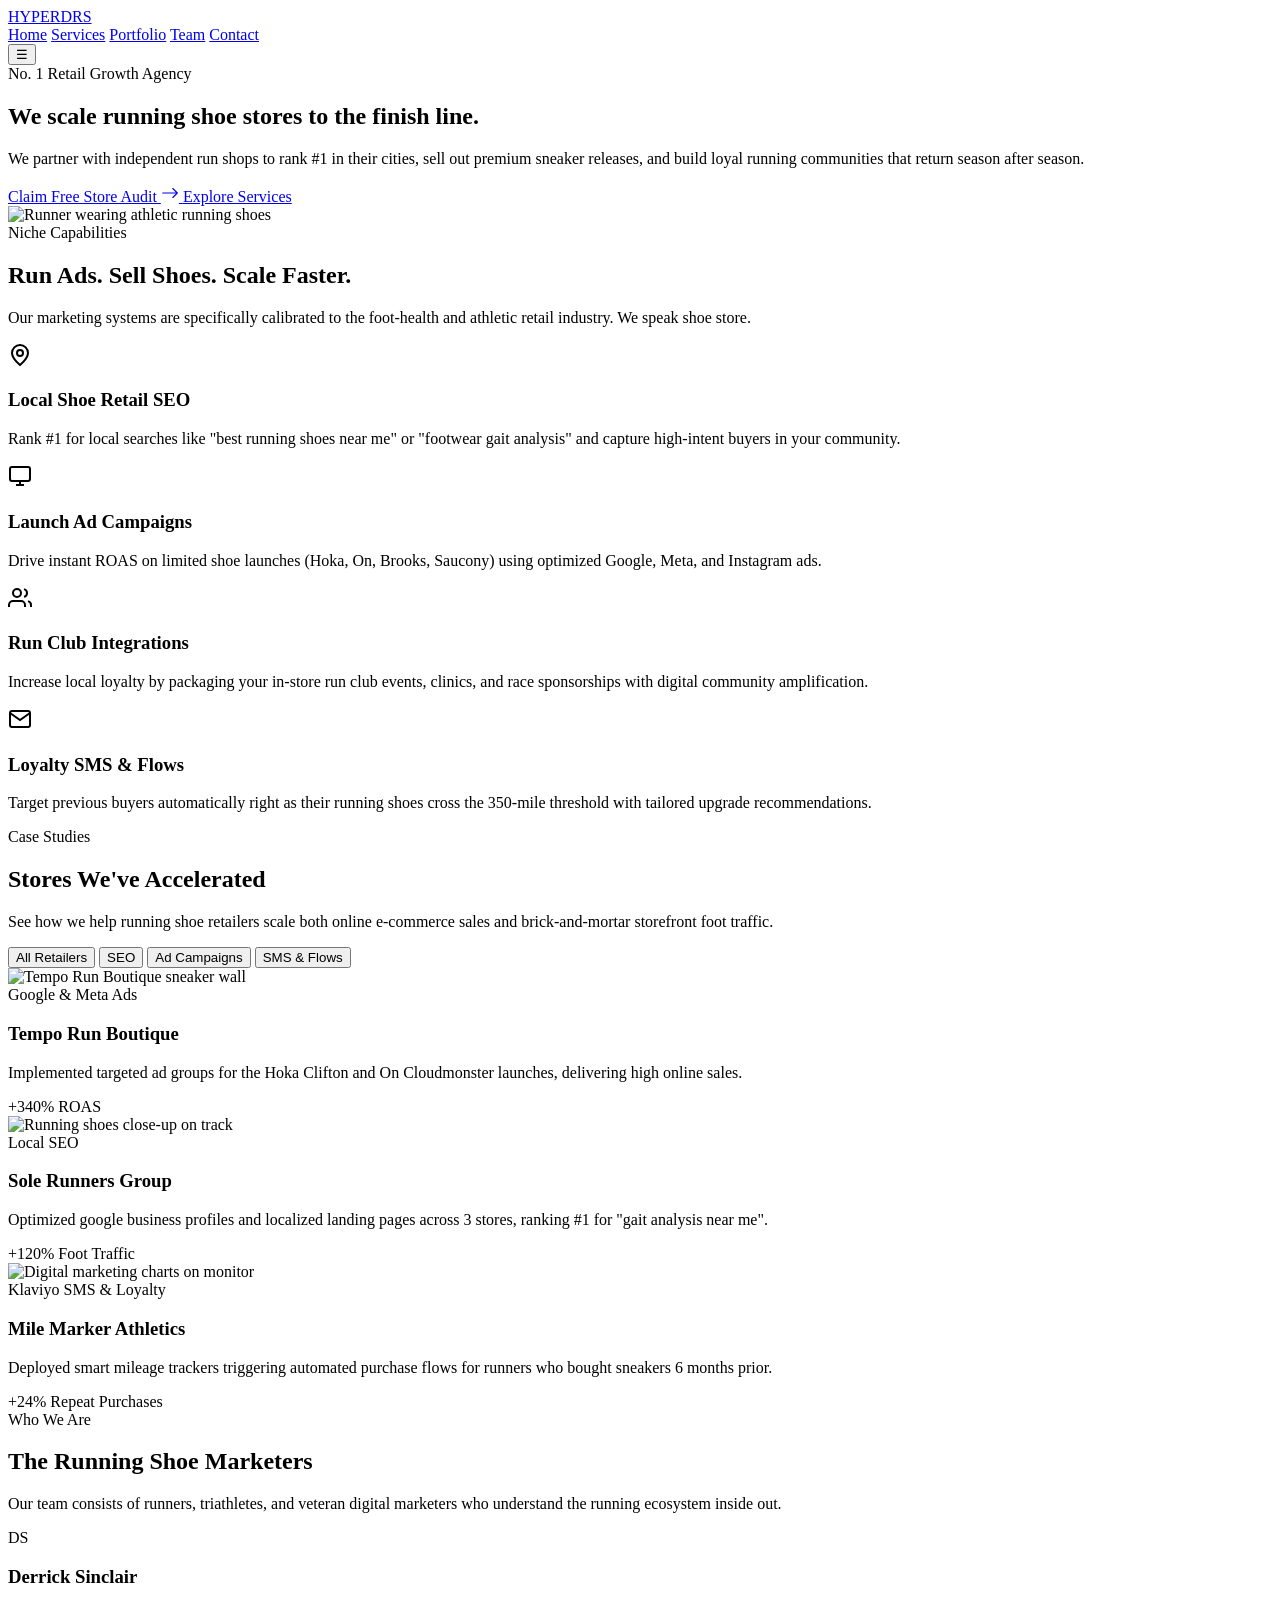
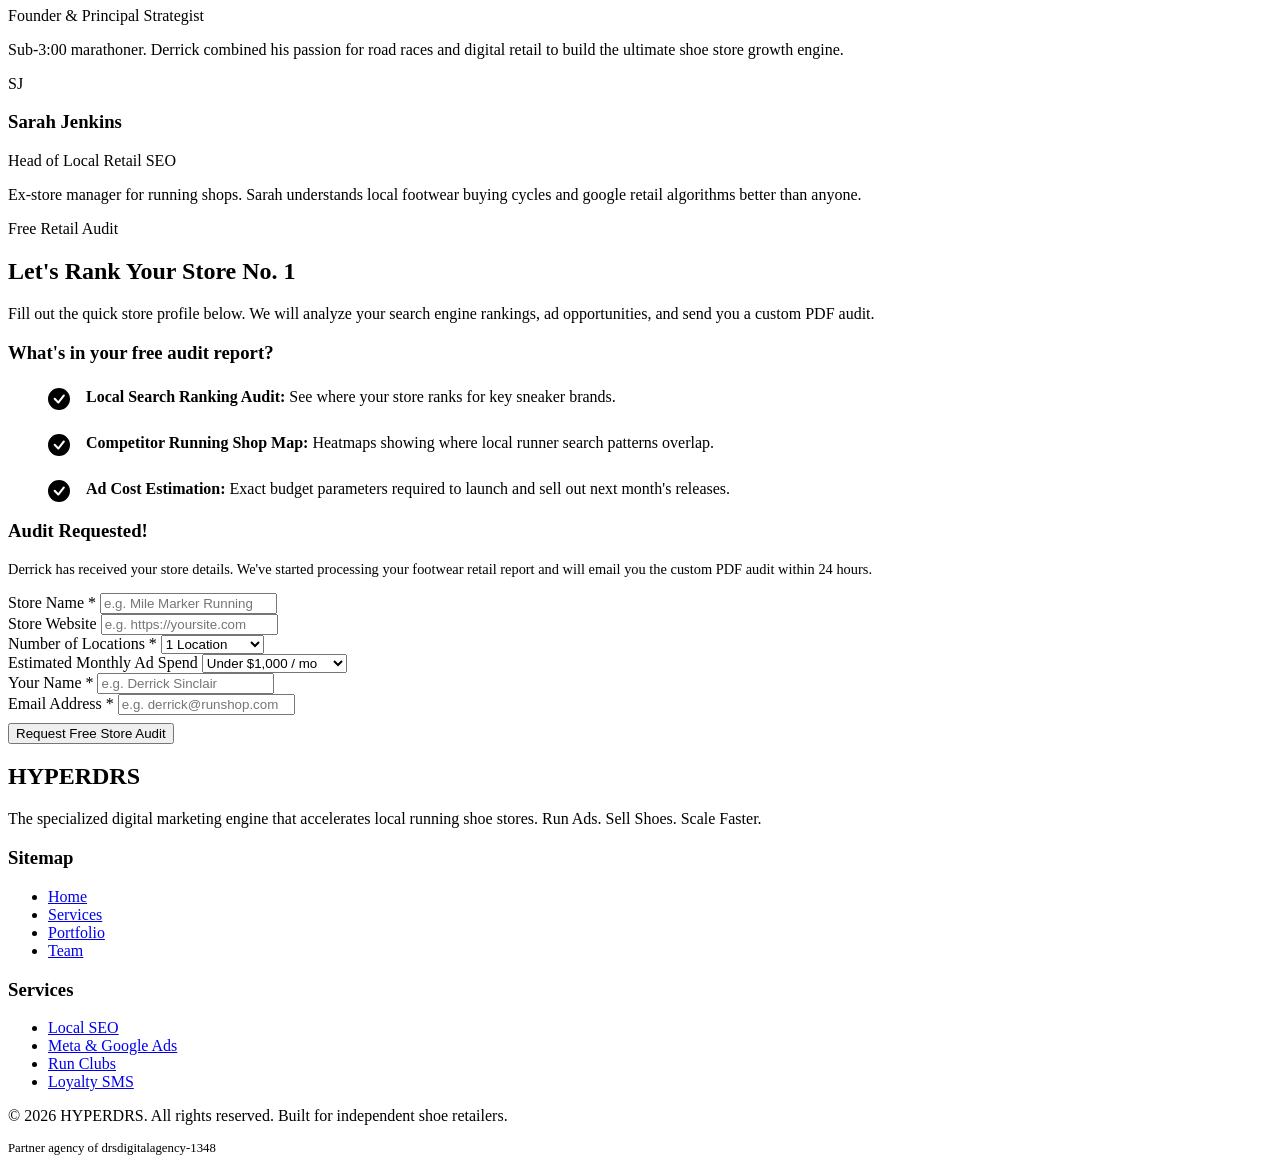
==== index.html @ 9eb21c6f "add index.html" ====
<!DOCTYPE html>
<html lang="en">
<head>
  <meta charset="UTF-8">
  <meta name="viewport" content="width=device-width, initial-scale=1.0">
  <title>HYPERDRS | Digital Marketing for Running Shoe Stores</title>
  <meta name="description" content="We help running shoe stores scale. Specialized local SEO, high-conversion ad campaigns, run club marketing, and customer loyalty automation.">
  <link rel="stylesheet" href="style.css">
</head>
<body>
  <!-- Header -->
  <header>
    <div class="container nav-container">
      <a href="#" class="logo">
        HYPER<span>DRS</span>
      </a>
      
      <nav class="nav-menu" id="nav-menu">
        <a href="#home" class="nav-link active">Home</a>
        <a href="#services" class="nav-link">Services</a>
        <a href="#portfolio" class="nav-link">Portfolio</a>
        <a href="#team" class="nav-link">Team</a>
        <a href="#contact" class="nav-link">Contact</a>
      </nav>

      <div class="nav-actions">
        <button class="mobile-toggle" id="mobile-toggle" aria-label="Toggle Navigation">
          &#9776;
        </button>
      </div>
    </div>
  </header>

  <main>
    <!-- Hero Section -->
    <section id="home" class="hero">
      <div class="container hero-grid">
        <div class="hero-content reveal active">
          <span class="hero-tagline">No. 1 Retail Growth Agency</span>
          <h1 class="hero-title">We scale running shoe stores to the <span>finish line.</span></h1>
          <p class="hero-desc">
            We partner with independent run shops to rank #1 in their cities, sell out premium sneaker releases, and build loyal running communities that return season after season.
          </p>
          <div class="hero-buttons">
            <a href="#contact" class="btn btn-primary">
              Claim Free Store Audit
              <svg xmlns="http://www.w3.org/2000/svg" width="18" height="18" fill="currentColor" viewBox="0 0 16 16">
                <path fill-rule="evenodd" d="M1 8a.5.5 0 0 1 .5-.5h11.793l-3.147-3.146a.5.5 0 0 1 .708-.708l4 4a.5.5 0 0 1 0 .708l-4 4a.5.5 0 0 1-.708-.708L13.293 8.5H1.5A.5.5 0 0 1 1 8z"/>
              </svg>
            </a>
            <a href="#services" class="btn btn-secondary">Explore Services</a>
          </div>
        </div>
        
        <div class="hero-image-wrapper reveal active">
          <img src="assets/sneaker.jpg" alt="Runner wearing athletic running shoes" class="hero-img">
        </div>
      </div>
    </section>

    <!-- Services Section -->
    <section id="services" class="section">
      <div class="container">
        <div class="reveal">
          <span class="section-tag">Niche Capabilities</span>
          <h2 class="section-title">Run Ads. Sell Shoes. Scale Faster.</h2>
          <p class="section-desc">Our marketing systems are specifically calibrated to the foot-health and athletic retail industry. We speak shoe store.</p>
        </div>

        <div class="services-grid">
          <!-- Service 1 -->
          <div class="service-card reveal">
            <div class="service-icon">
              <svg xmlns="http://www.w3.org/2000/svg" width="24" height="24" viewBox="0 0 24 24" fill="none" stroke="currentColor" stroke-width="2">
                <path d="M12 2a8 8 0 0 0-8 8c0 5.25 8 12 8 12s8-6.75 8-12a8 8 0 0 0-8-8z"/>
                <circle cx="12" cy="10" r="3"/>
              </svg>
            </div>
            <h3>Local Shoe Retail SEO</h3>
            <p>Rank #1 for local searches like "best running shoes near me" or "footwear gait analysis" and capture high-intent buyers in your community.</p>
          </div>

          <!-- Service 2 -->
          <div class="service-card reveal">
            <div class="service-icon">
              <svg xmlns="http://www.w3.org/2000/svg" width="24" height="24" viewBox="0 0 24 24" fill="none" stroke="currentColor" stroke-width="2">
                <rect x="2" y="3" width="20" height="14" rx="2" ry="2"/>
                <line x1="8" y1="21" x2="16" y2="21"/>
                <line x1="12" y1="17" x2="12" y2="21"/>
              </svg>
            </div>
            <h3>Launch Ad Campaigns</h3>
            <p>Drive instant ROAS on limited shoe launches (Hoka, On, Brooks, Saucony) using optimized Google, Meta, and Instagram ads.</p>
          </div>

          <!-- Service 3 -->
          <div class="service-card reveal">
            <div class="service-icon">
              <svg xmlns="http://www.w3.org/2000/svg" width="24" height="24" viewBox="0 0 24 24" fill="none" stroke="currentColor" stroke-width="2">
                <path d="M17 21v-2a4 4 0 0 0-4-4H5a4 4 0 0 0-4 4v2"/>
                <circle cx="9" cy="7" r="4"/>
                <path d="M23 21v-2a4 4 0 0 0-3-3.87"/>
                <path d="M16 3.13a4 4 0 0 1 0 7.75"/>
              </svg>
            </div>
            <h3>Run Club Integrations</h3>
            <p>Increase local loyalty by packaging your in-store run club events, clinics, and race sponsorships with digital community amplification.</p>
          </div>

          <!-- Service 4 -->
          <div class="service-card reveal">
            <div class="service-icon">
              <svg xmlns="http://www.w3.org/2000/svg" width="24" height="24" viewBox="0 0 24 24" fill="none" stroke="currentColor" stroke-width="2">
                <path d="M4 4h16c1.1 0 2 .9 2 2v12c0 1.1-.9 2-2 2H4c-1.1 0-2-.9-2-2V6c0-1.1.9-2 2-2z"/>
                <polyline points="22,6 12,13 2,6"/>
              </svg>
            </div>
            <h3>Loyalty SMS & Flows</h3>
            <p>Target previous buyers automatically right as their running shoes cross the 350-mile threshold with tailored upgrade recommendations.</p>
          </div>
        </div>
      </div>
    </section>

    <!-- Portfolio Section -->
    <section id="portfolio" class="section" style="background-color: var(--bg-secondary);">
      <div class="container">
        <div class="reveal">
          <span class="section-tag">Case Studies</span>
          <h2 class="section-title">Stores We've Accelerated</h2>
          <p class="section-desc">See how we help running shoe retailers scale both online e-commerce sales and brick-and-mortar storefront foot traffic.</p>
        </div>

        <div class="portfolio-filter reveal">
          <button class="filter-btn active" data-filter="all">All Retailers</button>
          <button class="filter-btn" data-filter="seo">SEO</button>
          <button class="filter-btn" data-filter="ads">Ad Campaigns</button>
          <button class="filter-btn" data-filter="automation">SMS & Flows</button>
        </div>

        <div class="portfolio-grid">
          <!-- Portfolio Item 1 -->
          <div class="portfolio-card reveal" data-category="ads">
            <div class="portfolio-img-box">
              <img src="assets/boutique.jpg" alt="Tempo Run Boutique sneaker wall">
            </div>
            <div class="portfolio-body">
              <span class="portfolio-meta">Google & Meta Ads</span>
              <h3>Tempo Run Boutique</h3>
              <p>Implemented targeted ad groups for the Hoka Clifton and On Cloudmonster launches, delivering high online sales.</p>
              <div class="portfolio-stat">
                <span>+340% ROAS</span>
              </div>
            </div>
          </div>

          <!-- Portfolio Item 2 -->
          <div class="portfolio-card reveal" data-category="seo">
            <div class="portfolio-img-box">
              <img src="assets/sneaker.jpg" alt="Running shoes close-up on track">
            </div>
            <div class="portfolio-body">
              <span class="portfolio-meta">Local SEO</span>
              <h3>Sole Runners Group</h3>
              <p>Optimized google business profiles and localized landing pages across 3 stores, ranking #1 for "gait analysis near me".</p>
              <div class="portfolio-stat">
                <span>+120% Foot Traffic</span>
              </div>
            </div>
          </div>

          <!-- Portfolio Item 3 -->
          <div class="portfolio-card reveal" data-category="automation">
            <div class="portfolio-img-box">
              <img src="assets/analytics.jpg" alt="Digital marketing charts on monitor">
            </div>
            <div class="portfolio-body">
              <span class="portfolio-meta">Klaviyo SMS & Loyalty</span>
              <h3>Mile Marker Athletics</h3>
              <p>Deployed smart mileage trackers triggering automated purchase flows for runners who bought sneakers 6 months prior.</p>
              <div class="portfolio-stat">
                <span>+24% Repeat Purchases</span>
              </div>
            </div>
          </div>
        </div>
      </div>
    </section>

    <!-- About the Team Section -->
    <section id="team" class="section">
      <div class="container">
        <div class="reveal">
          <span class="section-tag">Who We Are</span>
          <h2 class="section-title">The Running Shoe Marketers</h2>
          <p class="section-desc">Our team consists of runners, triathletes, and veteran digital marketers who understand the running ecosystem inside out.</p>
        </div>

        <div class="team-grid">
          <!-- Team Member 1 -->
          <div class="team-card reveal">
            <div class="team-avatar">DS</div>
            <h3>Derrick Sinclair</h3>
            <div class="team-role">Founder & Principal Strategist</div>
            <p class="team-bio">Sub-3:00 marathoner. Derrick combined his passion for road races and digital retail to build the ultimate shoe store growth engine.</p>
          </div>

          <!-- Team Member 2 -->
          <div class="team-card reveal">
            <div class="team-avatar">SJ</div>
            <h3>Sarah Jenkins</h3>
            <div class="team-role">Head of Local Retail SEO</div>
            <p class="team-bio">Ex-store manager for running shops. Sarah understands local footwear buying cycles and google retail algorithms better than anyone.</p>
          </div>
        </div>
      </div>
    </section>

    <!-- Contact Section -->
    <section id="contact" class="section" style="background-color: var(--bg-secondary);">
      <div class="container">
        <div class="reveal">
          <span class="section-tag">Free Retail Audit</span>
          <h2 class="section-title">Let's Rank Your Store No. 1</h2>
          <p class="section-desc">Fill out the quick store profile below. We will analyze your search engine rankings, ad opportunities, and send you a custom PDF audit.</p>
        </div>

        <div class="contact-grid">
          <div class="reveal">
            <h3 style="margin-bottom: 1.5rem;">What's in your free audit report?</h3>
            <ul style="display: flex; flex-direction: column; gap: 1.5rem;">
              <li style="display: flex; gap: 1rem; align-items: flex-start;">
                <svg xmlns="http://www.w3.org/2000/svg" width="22" height="22" fill="currentColor" style="color: var(--primary); flex-shrink: 0;" viewBox="0 0 16 16">
                  <path d="M16 8A8 8 0 1 1 0 8a8 8 0 0 1 16 0zm-3.97-3.03a.75.75 0 0 0-1.08.022L7.477 9.417 5.384 7.323a.75.75 0 0 0-1.06 1.06L6.97 11.03a.75.75 0 0 0 1.079-.02l3.992-4.99a.75.75 0 0 0-.01-1.05z"/>
                </svg>
                <div>
                  <strong>Local Search Ranking Audit:</strong> See where your store ranks for key sneaker brands.
                </div>
              </li>
              <li style="display: flex; gap: 1rem; align-items: flex-start;">
                <svg xmlns="http://www.w3.org/2000/svg" width="22" height="22" fill="currentColor" style="color: var(--primary); flex-shrink: 0;" viewBox="0 0 16 16">
                  <path d="M16 8A8 8 0 1 1 0 8a8 8 0 0 1 16 0zm-3.97-3.03a.75.75 0 0 0-1.08.022L7.477 9.417 5.384 7.323a.75.75 0 0 0-1.06 1.06L6.97 11.03a.75.75 0 0 0 1.079-.02l3.992-4.99a.75.75 0 0 0-.01-1.05z"/>
                </svg>
                <div>
                  <strong>Competitor Running Shop Map:</strong> Heatmaps showing where local runner search patterns overlap.
                </div>
              </li>
              <li style="display: flex; gap: 1rem; align-items: flex-start;">
                <svg xmlns="http://www.w3.org/2000/svg" width="22" height="22" fill="currentColor" style="color: var(--primary); flex-shrink: 0;" viewBox="0 0 16 16">
                  <path d="M16 8A8 8 0 1 1 0 8a8 8 0 0 1 16 0zm-3.97-3.03a.75.75 0 0 0-1.08.022L7.477 9.417 5.384 7.323a.75.75 0 0 0-1.06 1.06L6.97 11.03a.75.75 0 0 0 1.079-.02l3.992-4.99a.75.75 0 0 0-.01-1.05z"/>
                </svg>
                <div>
                  <strong>Ad Cost Estimation:</strong> Exact budget parameters required to launch and sell out next month's releases.
                </div>
              </li>
            </ul>
          </div>

          <div class="contact-card reveal">
            <div id="form-success-box" class="form-success-box">
              <h3>Audit Requested!</h3>
              <p style="margin-top: 0.5rem; font-size: 0.9rem; font-weight: normal;">Derrick has received your store details. We've started processing your footwear retail report and will email you the custom PDF audit within 24 hours.</p>
            </div>

            <form id="audit-form" class="contact-form">
              <div class="form-row">
                <div class="form-group">
                  <label for="store-name">Store Name *</label>
                  <input type="text" id="store-name" class="form-input" placeholder="e.g. Mile Marker Running" required>
                </div>
                <div class="form-group">
                  <label for="store-website">Store Website</label>
                  <input type="url" id="store-website" class="form-input" placeholder="e.g. https://yoursite.com">
                </div>
              </div>

              <div class="form-row">
                <div class="form-group">
                  <label for="store-count">Number of Locations *</label>
                  <select id="store-count" class="form-select" required>
                    <option value="1">1 Location</option>
                    <option value="2-4">2-4 Locations</option>
                    <option value="5+">5+ Locations</option>
                  </select>
                </div>
                <div class="form-group">
                  <label for="store-budget">Estimated Monthly Ad Spend</label>
                  <select id="store-budget" class="form-select">
                    <option value="under-1k">Under $1,000 / mo</option>
                    <option value="1k-5k">$1,000 - $5,000 / mo</option>
                    <option value="5k+">$5,000+ / mo</option>
                  </select>
                </div>
              </div>

              <div class="form-row">
                <div class="form-group">
                  <label for="owner-name">Your Name *</label>
                  <input type="text" id="owner-name" class="form-input" placeholder="e.g. Derrick Sinclair" required>
                </div>
                <div class="form-group">
                  <label for="store-email">Email Address *</label>
                  <input type="email" id="store-email" class="form-input" placeholder="e.g. derrick@runshop.com" required>
                </div>
              </div>

              <button type="submit" class="btn btn-primary" style="margin-top: 0.5rem;">
                Request Free Store Audit
              </button>
            </form>
          </div>
        </div>
      </div>
    </section>
  </main>

  <!-- Footer -->
  <footer>
    <div class="container">
      <div class="footer-grid">
        <div class="footer-brand">
          <h2>HYPER<span>DRS</span></h2>
          <p>The specialized digital marketing engine that accelerates local running shoe stores. Run Ads. Sell Shoes. Scale Faster.</p>
        </div>
        <div class="footer-links">
          <h3>Sitemap</h3>
          <ul>
            <li><a href="#home">Home</a></li>
            <li><a href="#services">Services</a></li>
            <li><a href="#portfolio">Portfolio</a></li>
            <li><a href="#team">Team</a></li>
          </ul>
        </div>
        <div class="footer-links">
          <h3>Services</h3>
          <ul>
            <li><a href="#services">Local SEO</a></li>
            <li><a href="#services">Meta & Google Ads</a></li>
            <li><a href="#services">Run Clubs</a></li>
            <li><a href="#services">Loyalty SMS</a></li>
          </ul>
        </div>
      </div>
      
      <div class="footer-bottom">
        <p>&copy; 2026 HYPERDRS. All rights reserved. Built for independent shoe retailers.</p>
        <p style="font-size: 0.8rem; color: var(--text-muted);">Partner agency of drsdigitalagency-1348</p>
      </div>
    </div>
  </footer>

  <script src="app.js"></script>
</body>
</html>
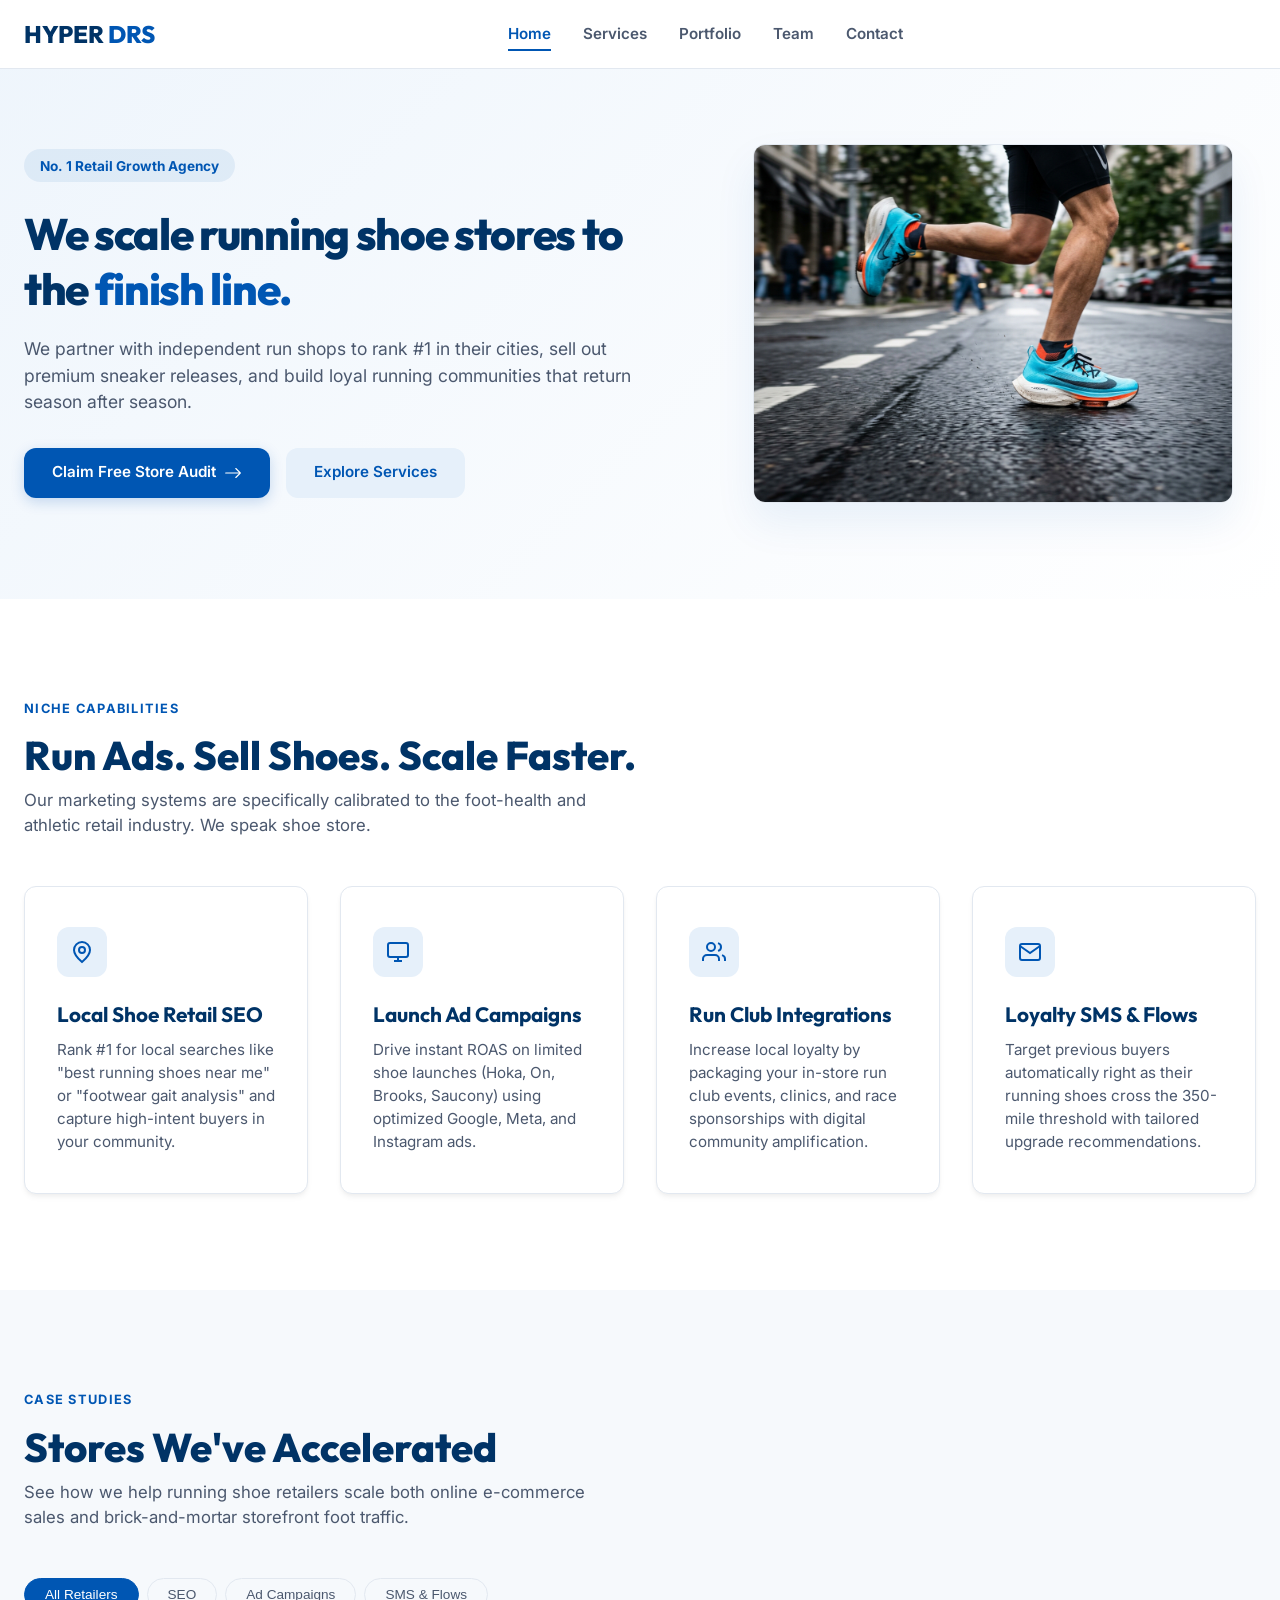
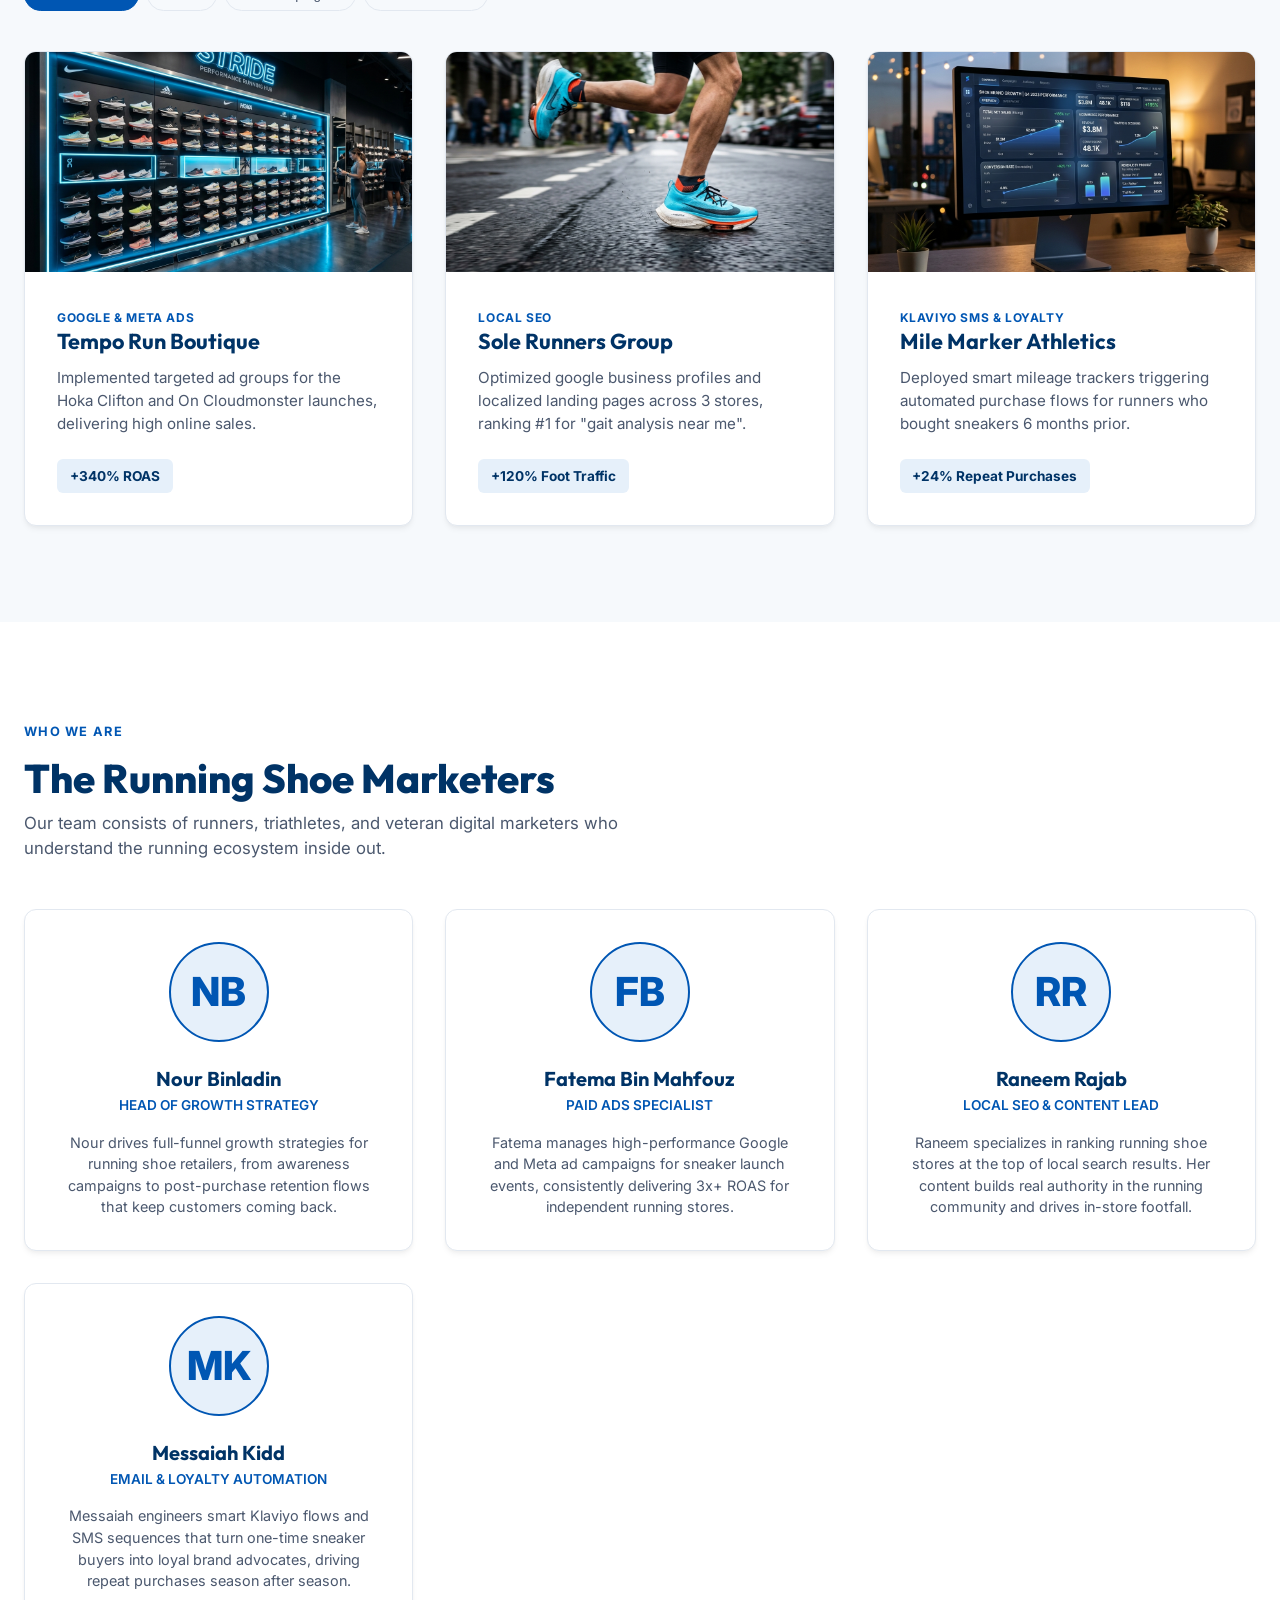
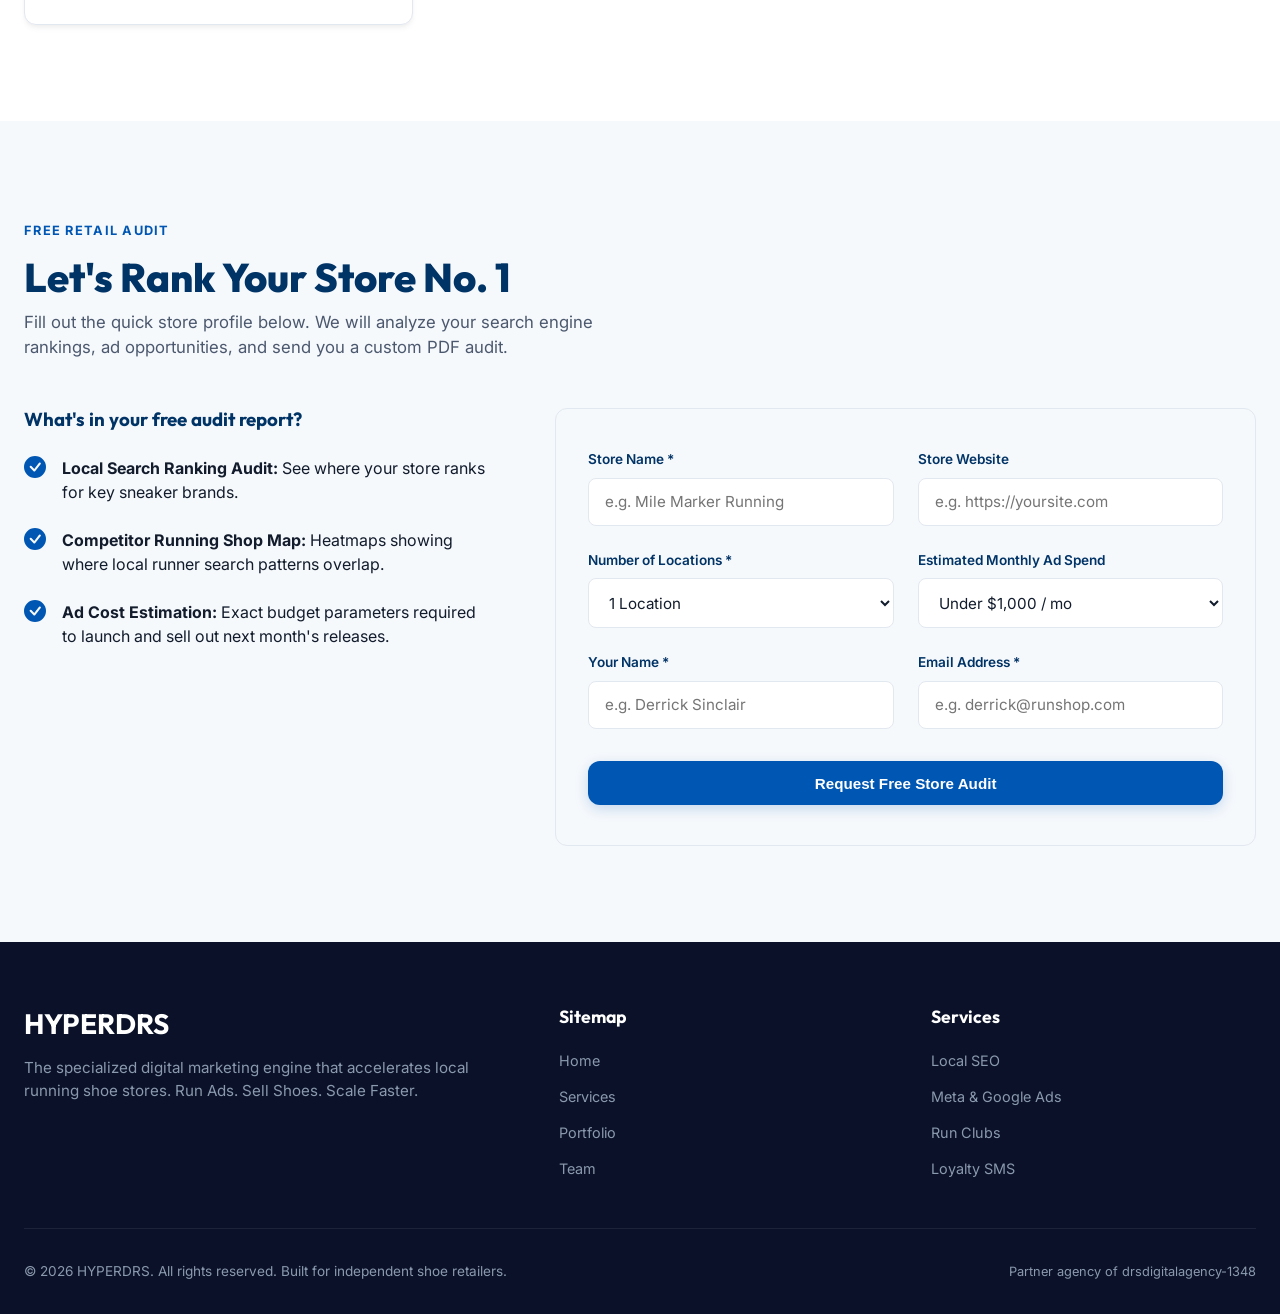
==== commit e2953dcc: "update index.html — real team members" ====
--- a/index.html
+++ b/index.html
@@ -199,18 +199,34 @@
         <div class="team-grid">
           <!-- Team Member 1 -->
           <div class="team-card reveal">
-            <div class="team-avatar">DS</div>
-            <h3>Derrick Sinclair</h3>
-            <div class="team-role">Founder & Principal Strategist</div>
-            <p class="team-bio">Sub-3:00 marathoner. Derrick combined his passion for road races and digital retail to build the ultimate shoe store growth engine.</p>
+            <div class="team-avatar">NB</div>
+            <h3>Nour Binladin</h3>
+            <div class="team-role">Head of Growth Strategy</div>
+            <p class="team-bio">Nour drives full-funnel growth strategies for running shoe retailers, from awareness campaigns to post-purchase retention flows that keep customers coming back.</p>
           </div>
 
           <!-- Team Member 2 -->
           <div class="team-card reveal">
-            <div class="team-avatar">SJ</div>
-            <h3>Sarah Jenkins</h3>
-            <div class="team-role">Head of Local Retail SEO</div>
-            <p class="team-bio">Ex-store manager for running shops. Sarah understands local footwear buying cycles and google retail algorithms better than anyone.</p>
+            <div class="team-avatar">FB</div>
+            <h3>Fatema Bin Mahfouz</h3>
+            <div class="team-role">Paid Ads Specialist</div>
+            <p class="team-bio">Fatema manages high-performance Google and Meta ad campaigns for sneaker launch events, consistently delivering 3x+ ROAS for independent running stores.</p>
+          </div>
+
+          <!-- Team Member 3 -->
+          <div class="team-card reveal">
+            <div class="team-avatar">RR</div>
+            <h3>Raneem Rajab</h3>
+            <div class="team-role">Local SEO & Content Lead</div>
+            <p class="team-bio">Raneem specializes in ranking running shoe stores at the top of local search results. Her content builds real authority in the running community and drives in-store footfall.</p>
+          </div>
+
+          <!-- Team Member 4 -->
+          <div class="team-card reveal">
+            <div class="team-avatar">MK</div>
+            <h3>Messaiah Kidd</h3>
+            <div class="team-role">Email & Loyalty Automation</div>
+            <p class="team-bio">Messaiah engineers smart Klaviyo flows and SMS sequences that turn one-time sneaker buyers into loyal brand advocates, driving repeat purchases season after season.</p>
           </div>
         </div>
       </div>
--- a/style.css
+++ b/style.css
@@ -0,0 +1,779 @@
+/*
+ * HYPERDRS - Digital Marketing for Running Shoe Stores
+ * Style Sheet: Mobile-first, Clean, Fast, Blue-themed
+ */
+
+@import url('https://fonts.googleapis.com/css2?family=Inter:wght@300;400;500;600;700&family=Outfit:wght@500;600;700;800&display=swap');
+
+:root {
+  /* Color Tokens - Blue Theme */
+  --primary: #0056b3;
+  --primary-rgb: 0, 86, 179;
+  --primary-light: #e6f0fa;
+  --primary-dark: #003366;
+  --accent: #00a3ff;
+  --accent-rgb: 0, 163, 255;
+  --bg-primary: #ffffff;
+  --bg-secondary: #f6f9fc;
+  --bg-dark: #0a1128;
+  --text-primary: #121c2c;
+  --text-secondary: #4b586e;
+  --text-light: #ffffff;
+  --text-muted: #8a99ad;
+  --border-color: #e2e8f0;
+  
+  /* Layout utilities */
+  --transition: all 0.25s cubic-bezier(0.4, 0, 0.2, 1);
+  --shadow: 0 4px 6px -1px rgba(0, 0, 0, 0.05), 0 2px 4px -1px rgba(0, 0, 0, 0.03);
+  --shadow-hover: 0 20px 25px -5px rgba(0, 86, 179, 0.1), 0 10px 10px -5px rgba(0, 86, 179, 0.04);
+  --radius: 12px;
+}
+
+/* Base Styles (Mobile-first) */
+* {
+  box-sizing: border-box;
+  margin: 0;
+  padding: 0;
+}
+
+html {
+  scroll-behavior: smooth;
+  font-size: 15px; /* Smaller base for mobile */
+}
+
+body {
+  background-color: var(--bg-primary);
+  color: var(--text-primary);
+  font-family: 'Inter', sans-serif;
+  line-height: 1.5;
+  overflow-x: hidden;
+}
+
+h1, h2, h3, h4, h5, h6 {
+  font-family: 'Outfit', sans-serif;
+  font-weight: 700;
+  color: var(--primary-dark);
+  line-height: 1.25;
+}
+
+a {
+  text-decoration: none;
+  color: inherit;
+  transition: var(--transition);
+}
+
+ul {
+  list-style: none;
+}
+
+/* Custom Scrollbar */
+::-webkit-scrollbar {
+  width: 8px;
+}
+
+::-webkit-scrollbar-track {
+  background: var(--bg-secondary);
+}
+
+::-webkit-scrollbar-thumb {
+  background: var(--text-muted);
+  border-radius: 4px;
+}
+
+::-webkit-scrollbar-thumb:hover {
+  background: var(--primary);
+}
+
+/* Layout Utilities */
+.container {
+  width: 100%;
+  margin-left: auto;
+  margin-right: auto;
+  padding-left: 1.5rem;
+  padding-right: 1.5rem;
+}
+
+.section {
+  padding: 4rem 0; /* Compact padding for mobile */
+}
+
+.section-tag {
+  display: inline-block;
+  font-size: 0.8rem;
+  font-weight: 700;
+  text-transform: uppercase;
+  letter-spacing: 0.1em;
+  color: var(--primary);
+  margin-bottom: 0.75rem;
+}
+
+.section-title {
+  font-size: 2rem;
+  margin-bottom: 2rem;
+  font-weight: 800;
+}
+
+.section-desc {
+  font-size: 1.05rem;
+  color: var(--text-secondary);
+  margin-top: -1.5rem;
+  margin-bottom: 3rem;
+  max-width: 600px;
+}
+
+.btn {
+  display: inline-flex;
+  align-items: center;
+  justify-content: center;
+  gap: 0.5rem;
+  padding: 0.85rem 1.75rem;
+  border-radius: var(--radius);
+  font-weight: 600;
+  font-size: 0.95rem;
+  cursor: pointer;
+  transition: var(--transition);
+  border: none;
+  width: 100%; /* Mobile full width by default */
+  text-align: center;
+}
+
+.btn-primary {
+  background-color: var(--primary);
+  color: var(--text-light);
+  box-shadow: 0 4px 14px rgba(var(--primary-rgb), 0.2);
+}
+
+.btn-primary:hover {
+  background-color: var(--primary-dark);
+  transform: translateY(-1px);
+  box-shadow: 0 6px 20px rgba(var(--primary-rgb), 0.3);
+}
+
+.btn-secondary {
+  background-color: var(--primary-light);
+  color: var(--primary);
+}
+
+.btn-secondary:hover {
+  background-color: var(--primary);
+  color: var(--text-light);
+  transform: translateY(-1px);
+}
+
+/* Header & Navigation */
+header {
+  position: fixed;
+  top: 0;
+  left: 0;
+  width: 100%;
+  z-index: 1000;
+  background-color: rgba(255, 255, 255, 0.95);
+  border-bottom: 1px solid var(--border-color);
+  padding: 1rem 0;
+  backdrop-filter: blur(8px);
+  -webkit-backdrop-filter: blur(8px);
+}
+
+.nav-container {
+  display: flex;
+  justify-content: space-between;
+  align-items: center;
+}
+
+.logo {
+  font-family: 'Outfit', sans-serif;
+  font-size: 1.5rem;
+  font-weight: 800;
+  color: var(--primary-dark);
+  display: flex;
+  align-items: center;
+  gap: 0.25rem;
+}
+
+.logo span {
+  color: var(--primary);
+}
+
+/* Mobile Menu overlay drawer */
+.nav-menu {
+  display: none;
+  position: fixed;
+  top: 60px;
+  left: 0;
+  width: 100%;
+  height: calc(100vh - 60px);
+  background-color: var(--bg-primary);
+  flex-direction: column;
+  padding: 3rem 2rem;
+  gap: 2rem;
+  border-top: 1px solid var(--border-color);
+  z-index: 999;
+}
+
+.nav-menu.open {
+  display: flex;
+}
+
+.nav-link {
+  font-size: 1.25rem;
+  font-weight: 600;
+  color: var(--text-secondary);
+  border-bottom: 1px solid var(--border-color);
+  padding-bottom: 1rem;
+}
+
+.nav-link.active, .nav-link:hover {
+  color: var(--primary);
+}
+
+.nav-actions {
+  display: flex;
+  align-items: center;
+}
+
+.mobile-toggle {
+  background: none;
+  border: none;
+  cursor: pointer;
+  color: var(--primary-dark);
+  font-size: 1.75rem;
+  padding: 0.25rem;
+}
+
+/* Hero Section */
+.hero {
+  padding-top: 7rem;
+  padding-bottom: 4rem;
+  background: linear-gradient(135deg, #eef5fc 0%, #ffffff 100%);
+  position: relative;
+}
+
+.hero-grid {
+  display: grid;
+  grid-template-columns: 1fr;
+  gap: 3rem;
+}
+
+.hero-content {
+  text-align: center;
+}
+
+.hero-tagline {
+  background-color: rgba(var(--primary-rgb), 0.08);
+  color: var(--primary);
+  display: inline-block;
+  padding: 0.4rem 1rem;
+  border-radius: 50px;
+  font-size: 0.85rem;
+  font-weight: 700;
+  margin-bottom: 1.5rem;
+}
+
+.hero-title {
+  font-size: 2.75rem;
+  font-weight: 800;
+  color: var(--primary-dark);
+  margin-bottom: 1.25rem;
+  letter-spacing: -0.03em;
+}
+
+.hero-title span {
+  color: var(--primary);
+}
+
+.hero-desc {
+  font-size: 1.1rem;
+  color: var(--text-secondary);
+  margin-bottom: 2rem;
+}
+
+.hero-buttons {
+  display: flex;
+  flex-direction: column;
+  gap: 1rem;
+}
+
+.hero-image-wrapper {
+  display: flex;
+  justify-content: center;
+  position: relative;
+}
+
+.hero-img {
+  width: 100%;
+  max-width: 480px;
+  border-radius: var(--radius);
+  box-shadow: 0 20px 40px rgba(0, 86, 179, 0.08);
+  border: 1px solid var(--border-color);
+}
+
+/* Services Section */
+.services-grid {
+  display: grid;
+  grid-template-columns: 1fr;
+  gap: 2rem;
+}
+
+.service-card {
+  background-color: var(--bg-primary);
+  border: 1px solid var(--border-color);
+  border-radius: var(--radius);
+  padding: 2.5rem 2rem;
+  box-shadow: var(--shadow);
+  transition: var(--transition);
+}
+
+.service-card:hover {
+  transform: translateY(-4px);
+  box-shadow: var(--shadow-hover);
+  border-color: rgba(var(--primary-rgb), 0.15);
+}
+
+.service-icon {
+  width: 50px;
+  height: 50px;
+  background-color: var(--primary-light);
+  color: var(--primary);
+  border-radius: var(--radius);
+  display: flex;
+  align-items: center;
+  justify-content: center;
+  margin-bottom: 1.5rem;
+}
+
+.service-card h3 {
+  font-size: 1.3rem;
+  margin-bottom: 0.75rem;
+}
+
+.service-card p {
+  color: var(--text-secondary);
+  font-size: 0.95rem;
+}
+
+/* Portfolio Section */
+.portfolio-filter {
+  display: flex;
+  flex-wrap: wrap;
+  gap: 0.5rem;
+  margin-bottom: 2.5rem;
+}
+
+.filter-btn {
+  background-color: var(--bg-secondary);
+  border: 1px solid var(--border-color);
+  color: var(--text-secondary);
+  padding: 0.5rem 1.25rem;
+  border-radius: 50px;
+  cursor: pointer;
+  font-weight: 500;
+  font-size: 0.85rem;
+  transition: var(--transition);
+}
+
+.filter-btn.active, .filter-btn:hover {
+  background-color: var(--primary);
+  color: var(--text-light);
+  border-color: var(--primary);
+}
+
+.portfolio-grid {
+  display: grid;
+  grid-template-columns: 1fr;
+  gap: 2rem;
+}
+
+.portfolio-card {
+  background-color: var(--bg-primary);
+  border: 1px solid var(--border-color);
+  border-radius: var(--radius);
+  overflow: hidden;
+  box-shadow: var(--shadow);
+  transition: var(--transition);
+}
+
+.portfolio-card:hover {
+  transform: translateY(-4px);
+  box-shadow: var(--shadow-hover);
+}
+
+.portfolio-img-box {
+  position: relative;
+  height: 220px;
+  overflow: hidden;
+}
+
+.portfolio-card img {
+  width: 100%;
+  height: 100%;
+  object-fit: cover;
+  transition: var(--transition);
+}
+
+.portfolio-card:hover img {
+  transform: scale(1.05);
+}
+
+.portfolio-body {
+  padding: 2rem;
+}
+
+.portfolio-meta {
+  font-size: 0.75rem;
+  font-weight: 700;
+  color: var(--primary);
+  text-transform: uppercase;
+  margin-bottom: 0.5rem;
+  letter-spacing: 0.05em;
+}
+
+.portfolio-card h3 {
+  font-size: 1.35rem;
+  margin-bottom: 0.75rem;
+}
+
+.portfolio-card p {
+  color: var(--text-secondary);
+  font-size: 0.95rem;
+  margin-bottom: 1.5rem;
+}
+
+.portfolio-stat {
+  display: inline-flex;
+  align-items: center;
+  gap: 0.5rem;
+  font-weight: 700;
+  color: var(--primary-dark);
+  background-color: var(--primary-light);
+  padding: 0.4rem 0.8rem;
+  border-radius: 6px;
+  font-size: 0.85rem;
+}
+
+/* About/Team Section */
+.team-grid {
+  display: grid;
+  grid-template-columns: 1fr;
+  gap: 2rem;
+}
+
+.team-card {
+  background-color: var(--bg-primary);
+  border: 1px solid var(--border-color);
+  border-radius: var(--radius);
+  padding: 2rem;
+  text-align: center;
+  box-shadow: var(--shadow);
+  transition: var(--transition);
+}
+
+.team-card:hover {
+  transform: translateY(-4px);
+  box-shadow: var(--shadow-hover);
+}
+
+.team-avatar {
+  width: 100px;
+  height: 100px;
+  border-radius: 50%;
+  margin: 0 auto 1.5rem;
+  background-color: var(--primary-light);
+  color: var(--primary);
+  display: flex;
+  align-items: center;
+  justify-content: center;
+  font-size: 2.5rem;
+  font-weight: 800;
+  border: 2px solid var(--primary);
+}
+
+.team-card h3 {
+  font-size: 1.25rem;
+  margin-bottom: 0.25rem;
+}
+
+.team-role {
+  color: var(--primary);
+  font-size: 0.85rem;
+  font-weight: 600;
+  text-transform: uppercase;
+  margin-bottom: 1rem;
+}
+
+.team-bio {
+  color: var(--text-secondary);
+  font-size: 0.9rem;
+}
+
+/* Contact Section */
+.contact-grid {
+  display: grid;
+  grid-template-columns: 1fr;
+  gap: 3rem;
+}
+
+.contact-card {
+  padding: 2.5rem 2rem;
+  background-color: var(--bg-secondary);
+  border-radius: var(--radius);
+  border: 1px solid var(--border-color);
+}
+
+.contact-form {
+  display: flex;
+  flex-direction: column;
+  gap: 1.5rem;
+}
+
+.form-row {
+  display: flex;
+  flex-direction: column;
+  gap: 1.5rem;
+}
+
+.form-group {
+  display: flex;
+  flex-direction: column;
+  gap: 0.5rem;
+}
+
+.form-group label {
+  font-size: 0.85rem;
+  font-weight: 600;
+  color: var(--primary-dark);
+}
+
+.form-input, .form-select, .form-textarea {
+  width: 100%;
+  background-color: var(--bg-primary);
+  border: 1px solid var(--border-color);
+  border-radius: 8px;
+  padding: 0.85rem 1rem;
+  font-family: inherit;
+  font-size: 0.95rem;
+  color: var(--text-primary);
+  transition: var(--transition);
+}
+
+.form-input:focus, .form-select:focus, .form-textarea:focus {
+  outline: none;
+  border-color: var(--primary);
+  box-shadow: 0 0 0 3px rgba(var(--primary-rgb), 0.1);
+}
+
+.form-textarea {
+  min-height: 120px;
+  resize: vertical;
+}
+
+.form-success-box {
+  display: none;
+  background-color: #d1fae5;
+  border: 1px solid #10b981;
+  color: #065f46;
+  padding: 1.5rem;
+  border-radius: 8px;
+  text-align: center;
+  font-weight: 600;
+  margin-bottom: 1.5rem;
+}
+
+/* Footer Section */
+footer {
+  background-color: var(--bg-dark);
+  color: var(--text-light);
+  padding: 4rem 0 2rem;
+}
+
+.footer-grid {
+  display: grid;
+  grid-template-columns: 1fr;
+  gap: 3rem;
+  border-bottom: 1px solid rgba(255, 255, 255, 0.08);
+  padding-bottom: 3rem;
+  margin-bottom: 2rem;
+}
+
+.footer-brand h2 {
+  color: var(--text-light);
+  font-size: 1.75rem;
+  margin-bottom: 1rem;
+}
+
+.footer-brand p {
+  color: var(--text-muted);
+  font-size: 0.95rem;
+}
+
+.footer-links h3 {
+  color: var(--text-light);
+  font-size: 1.1rem;
+  margin-bottom: 1.25rem;
+}
+
+.footer-links ul {
+  display: flex;
+  flex-direction: column;
+  gap: 0.75rem;
+}
+
+.footer-links a {
+  color: var(--text-muted);
+  font-size: 0.9rem;
+}
+
+.footer-links a:hover {
+  color: var(--accent);
+}
+
+.footer-bottom {
+  display: flex;
+  flex-direction: column;
+  gap: 1.5rem;
+  align-items: center;
+  text-align: center;
+}
+
+.footer-bottom p {
+  color: var(--text-muted);
+  font-size: 0.85rem;
+}
+
+/* Animations */
+.reveal {
+  opacity: 0;
+  transform: translateY(20px);
+  transition: opacity 0.5s ease-out, transform 0.5s ease-out;
+}
+
+.reveal.active {
+  opacity: 1;
+  transform: translateY(0);
+}
+
+/* Media Queries (Tablet and Desktop scale up) */
+@media (min-width: 768px) {
+  html {
+    font-size: 16px;
+  }
+  
+  .section {
+    padding: 6rem 0;
+  }
+  
+  .section-title {
+    font-size: 2.5rem;
+  }
+  
+  .btn {
+    width: auto;
+  }
+  
+  /* Header Nav */
+  .mobile-toggle {
+    display: none;
+  }
+  
+  .nav-menu {
+    display: flex;
+    position: static;
+    height: auto;
+    width: auto;
+    flex-direction: row;
+    padding: 0;
+    gap: 2rem;
+    border-top: none;
+  }
+  
+  .nav-link {
+    font-size: 0.95rem;
+    border-bottom: none;
+    padding-bottom: 0;
+    position: relative;
+  }
+  
+  .nav-link::after {
+    content: '';
+    position: absolute;
+    bottom: -6px;
+    left: 0;
+    width: 0;
+    height: 2px;
+    background-color: var(--primary);
+    transition: var(--transition);
+  }
+  
+  .nav-link:hover::after, .nav-link.active::after {
+    width: 100%;
+  }
+
+  /* Hero */
+  .hero {
+    padding-top: 9rem;
+    padding-bottom: 6rem;
+  }
+  
+  .hero-grid {
+    grid-template-columns: 1.1fr 0.9fr;
+    align-items: center;
+    gap: 4rem;
+  }
+  
+  .hero-content {
+    text-align: left;
+  }
+  
+  .hero-buttons {
+    flex-direction: row;
+  }
+  
+  /* Grids */
+  .services-grid {
+    grid-template-columns: repeat(2, 1fr);
+  }
+  
+  .portfolio-grid {
+    grid-template-columns: repeat(2, 1fr);
+  }
+  
+  .team-grid {
+    grid-template-columns: repeat(2, 1fr);
+  }
+  
+  .contact-grid {
+    grid-template-columns: 0.8fr 1.2fr;
+    gap: 4rem;
+  }
+  
+  .form-row {
+    flex-direction: row;
+  }
+  
+  .form-row .form-group {
+    flex: 1;
+  }
+  
+  .footer-grid {
+    grid-template-columns: 1.5fr 1fr 1fr;
+  }
+  
+  .footer-bottom {
+    flex-direction: row;
+    justify-content: space-between;
+    text-align: left;
+  }
+}
+
+@media (min-width: 1024px) {
+  .services-grid {
+    grid-template-columns: repeat(4, 1fr);
+  }
+  
+  .portfolio-grid {
+    grid-template-columns: repeat(3, 1fr);
+  }
+  
+  .team-grid {
+    grid-template-columns: repeat(3, 1fr);
+  }
+}
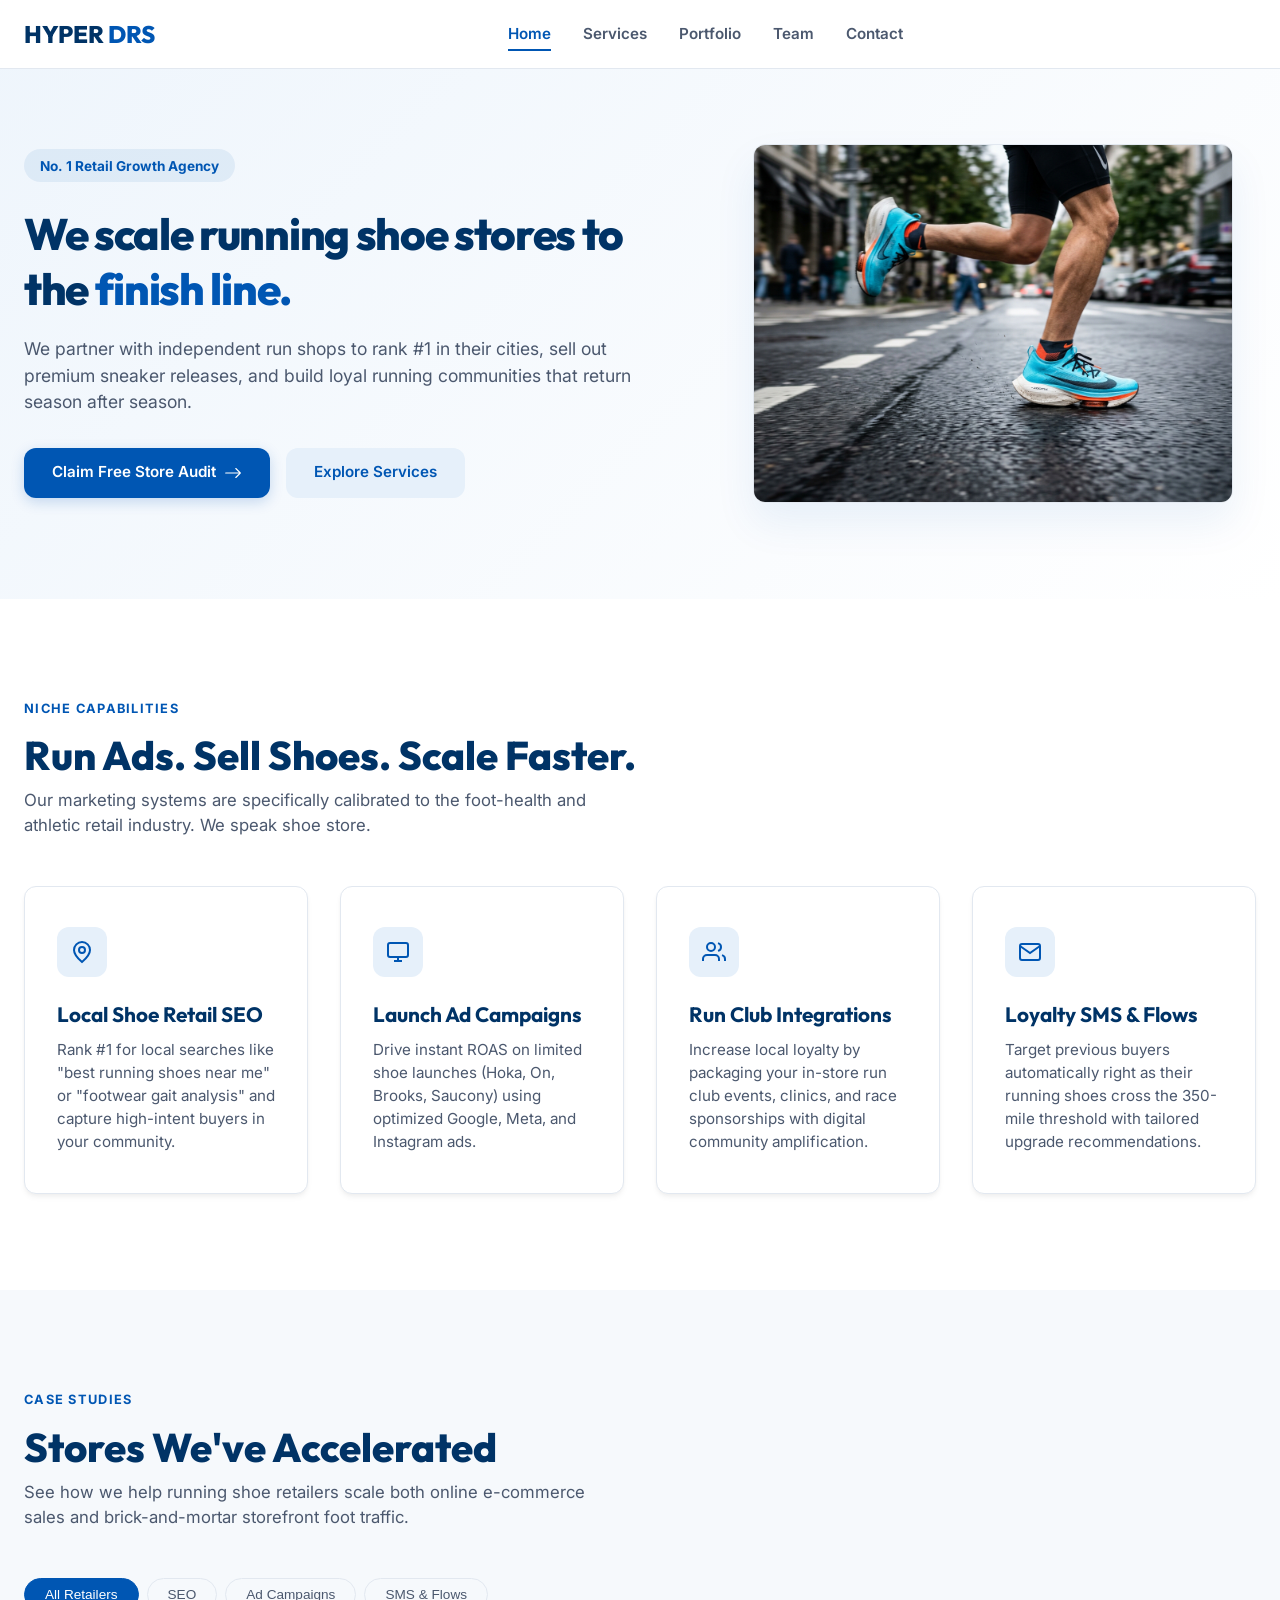
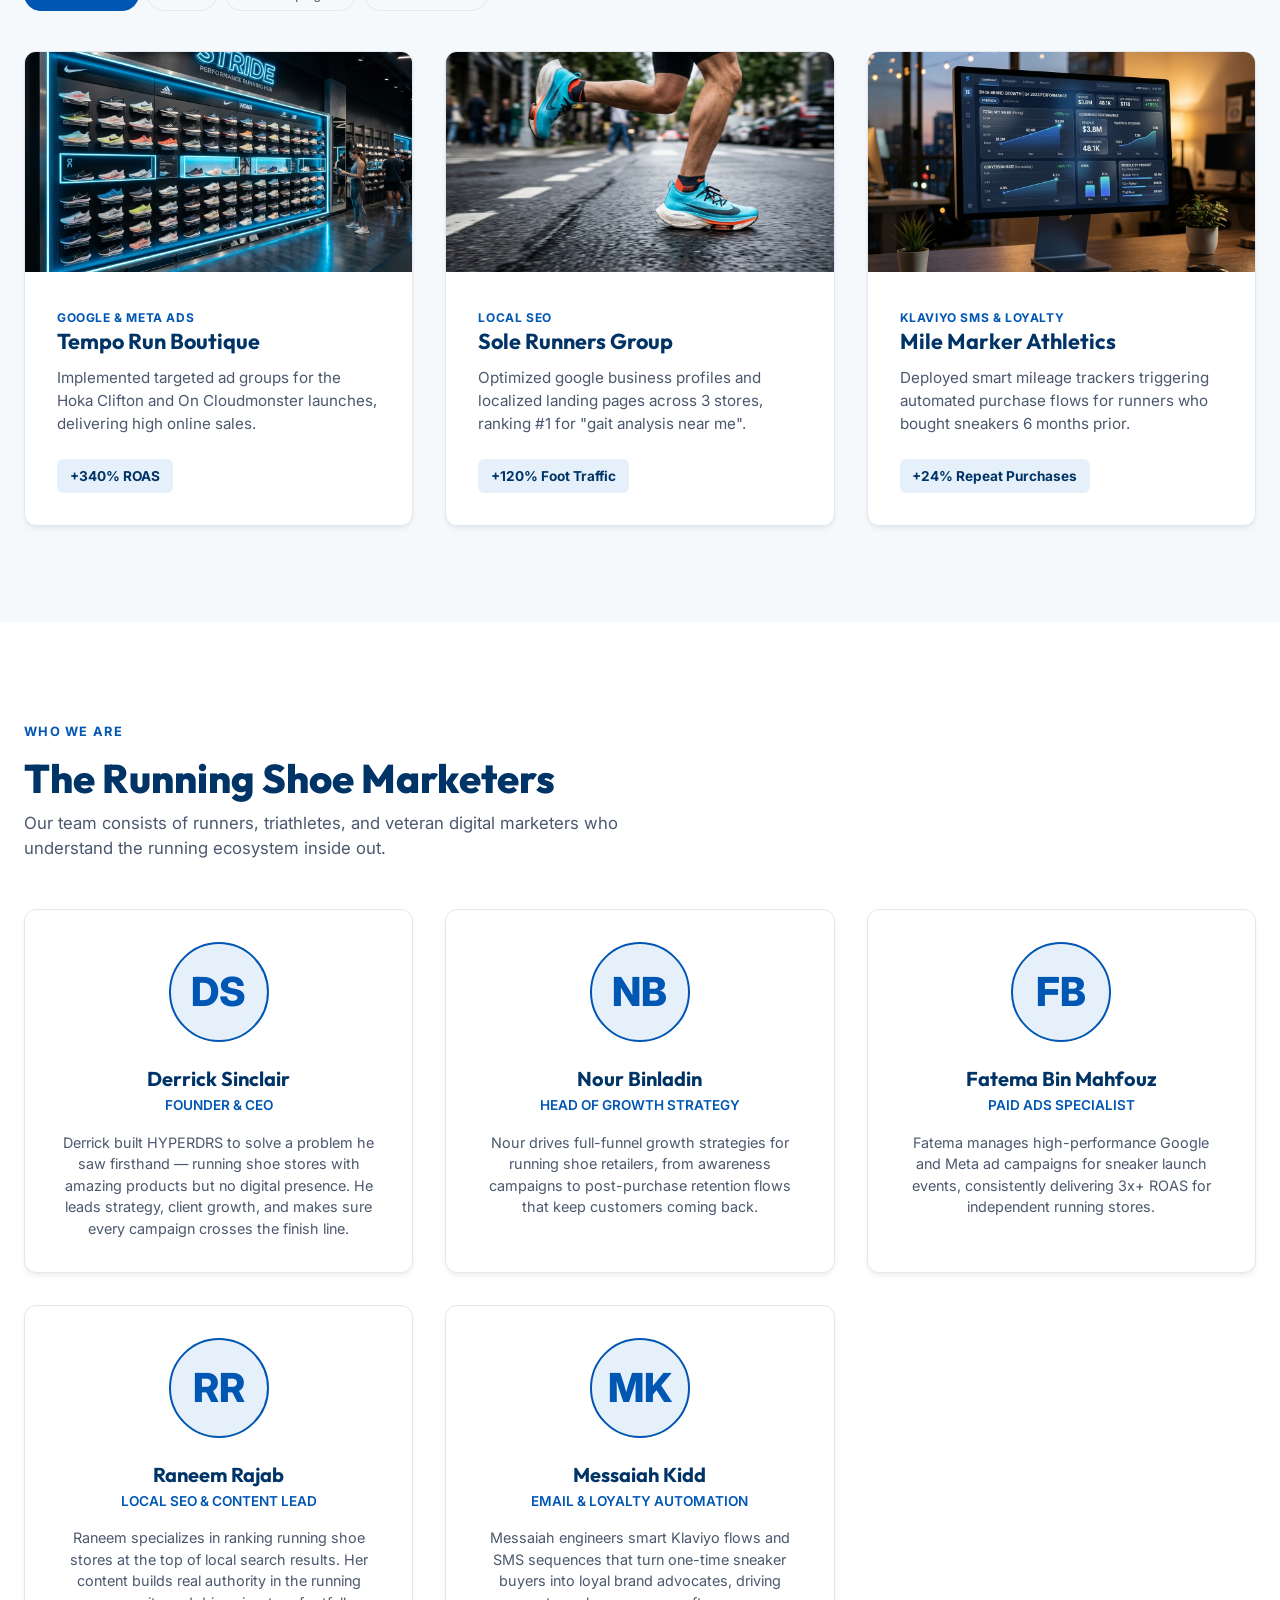
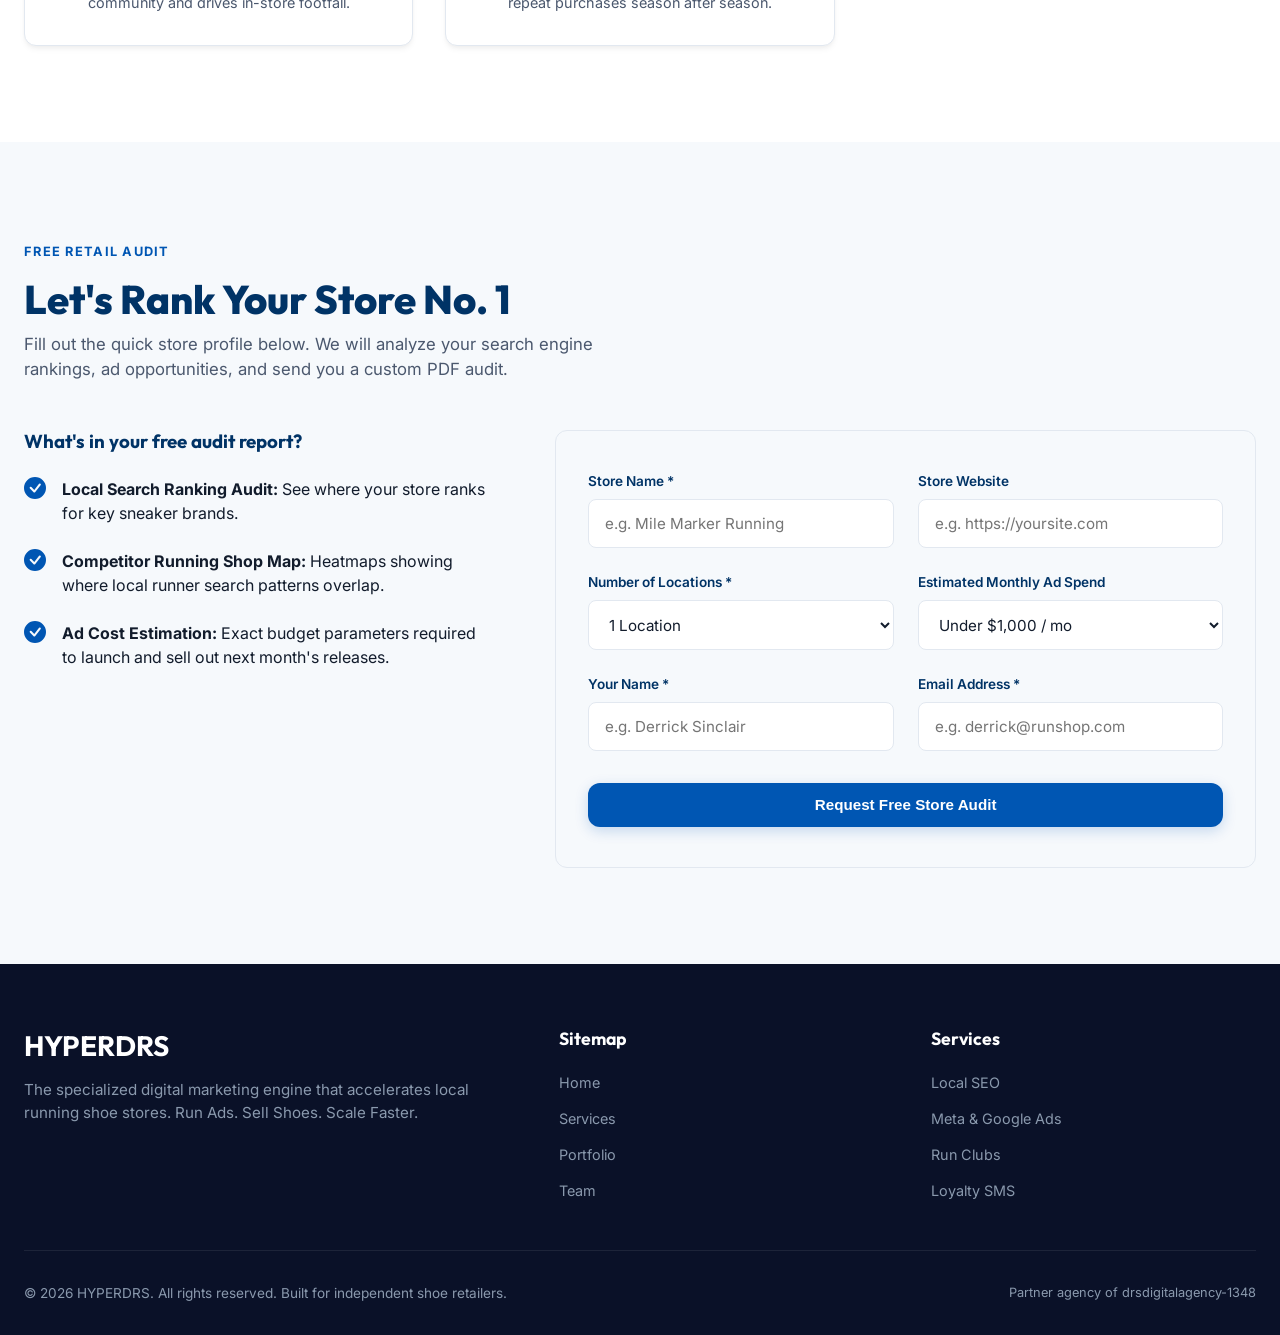
==== commit 81db6c13: "update index.html — add Derrick Sinclair" ====
--- a/index.html
+++ b/index.html
@@ -199,6 +199,14 @@
         <div class="team-grid">
           <!-- Team Member 1 -->
           <div class="team-card reveal">
+            <div class="team-avatar">DS</div>
+            <h3>Derrick Sinclair</h3>
+            <div class="team-role">Founder & CEO</div>
+            <p class="team-bio">Derrick built HYPERDRS to solve a problem he saw firsthand — running shoe stores with amazing products but no digital presence. He leads strategy, client growth, and makes sure every campaign crosses the finish line.</p>
+          </div>
+
+          <!-- Team Member 2 -->
+          <div class="team-card reveal">
             <div class="team-avatar">NB</div>
             <h3>Nour Binladin</h3>
             <div class="team-role">Head of Growth Strategy</div>
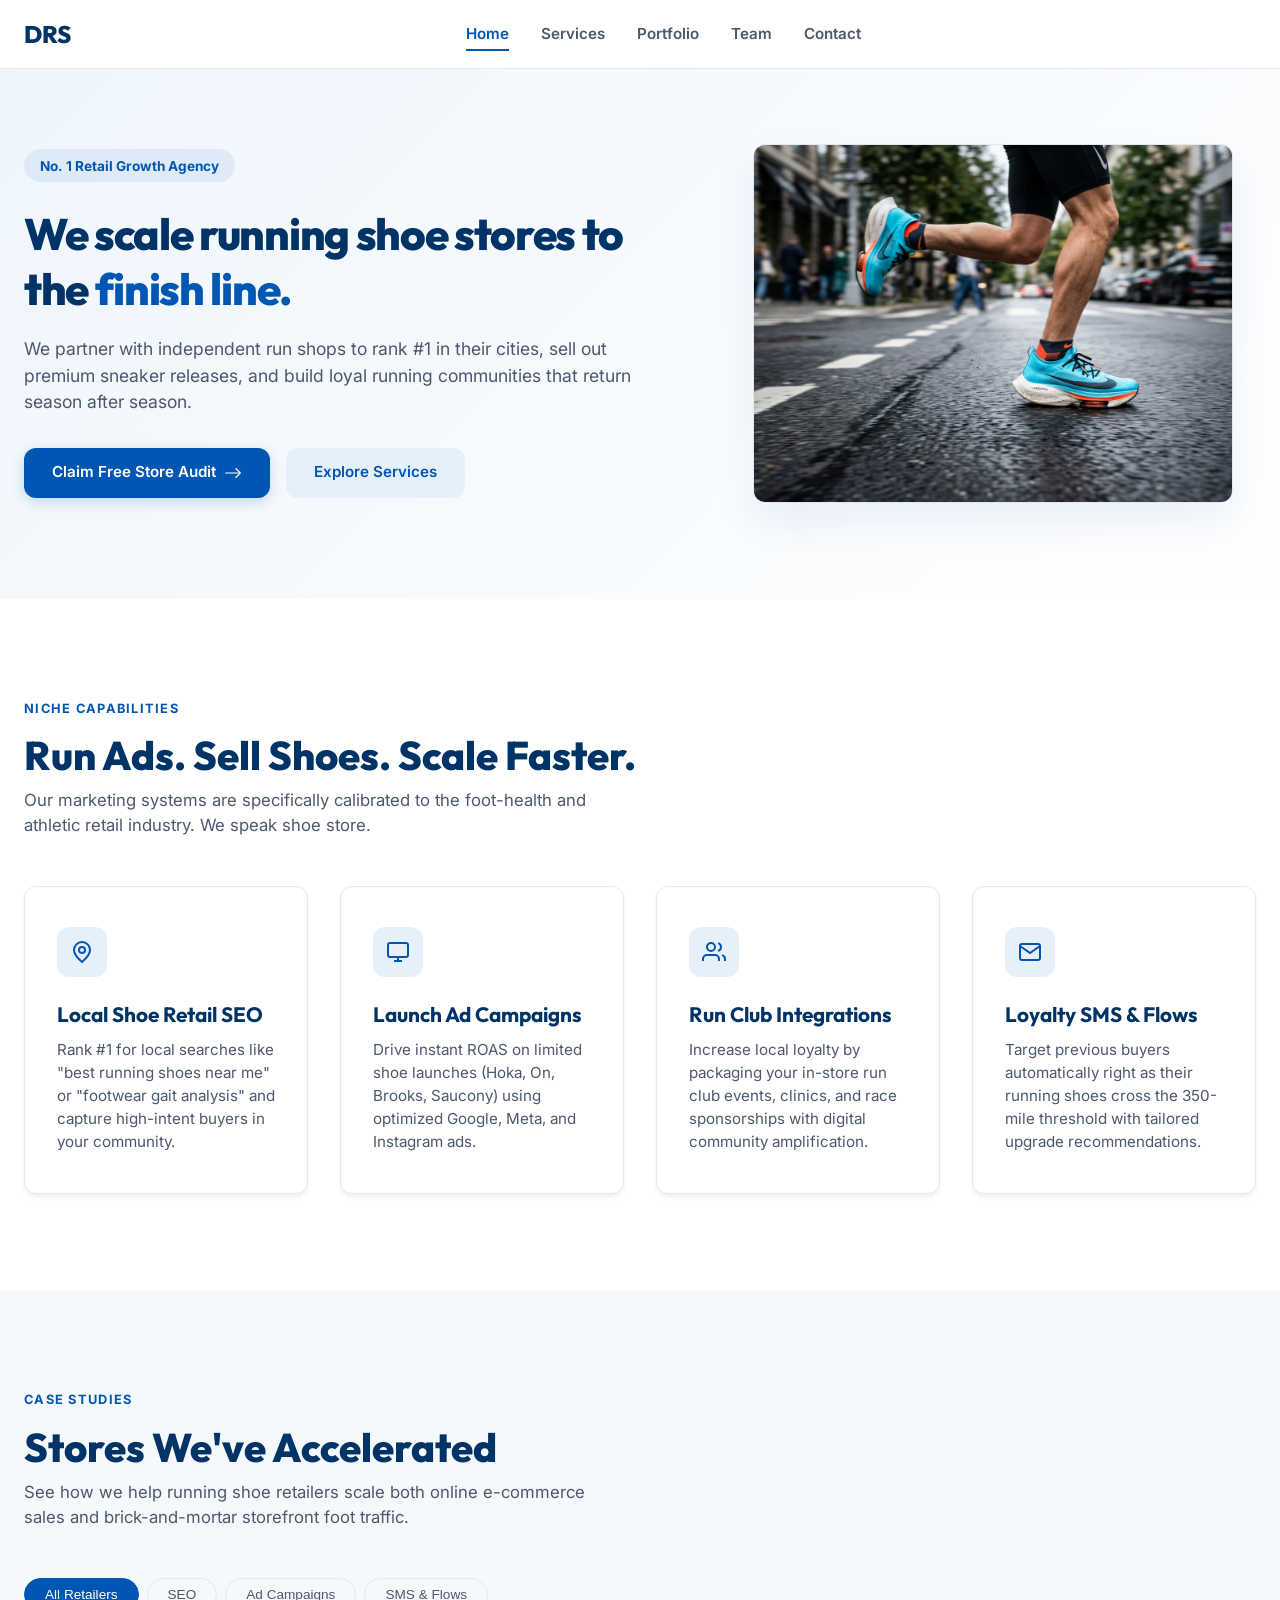
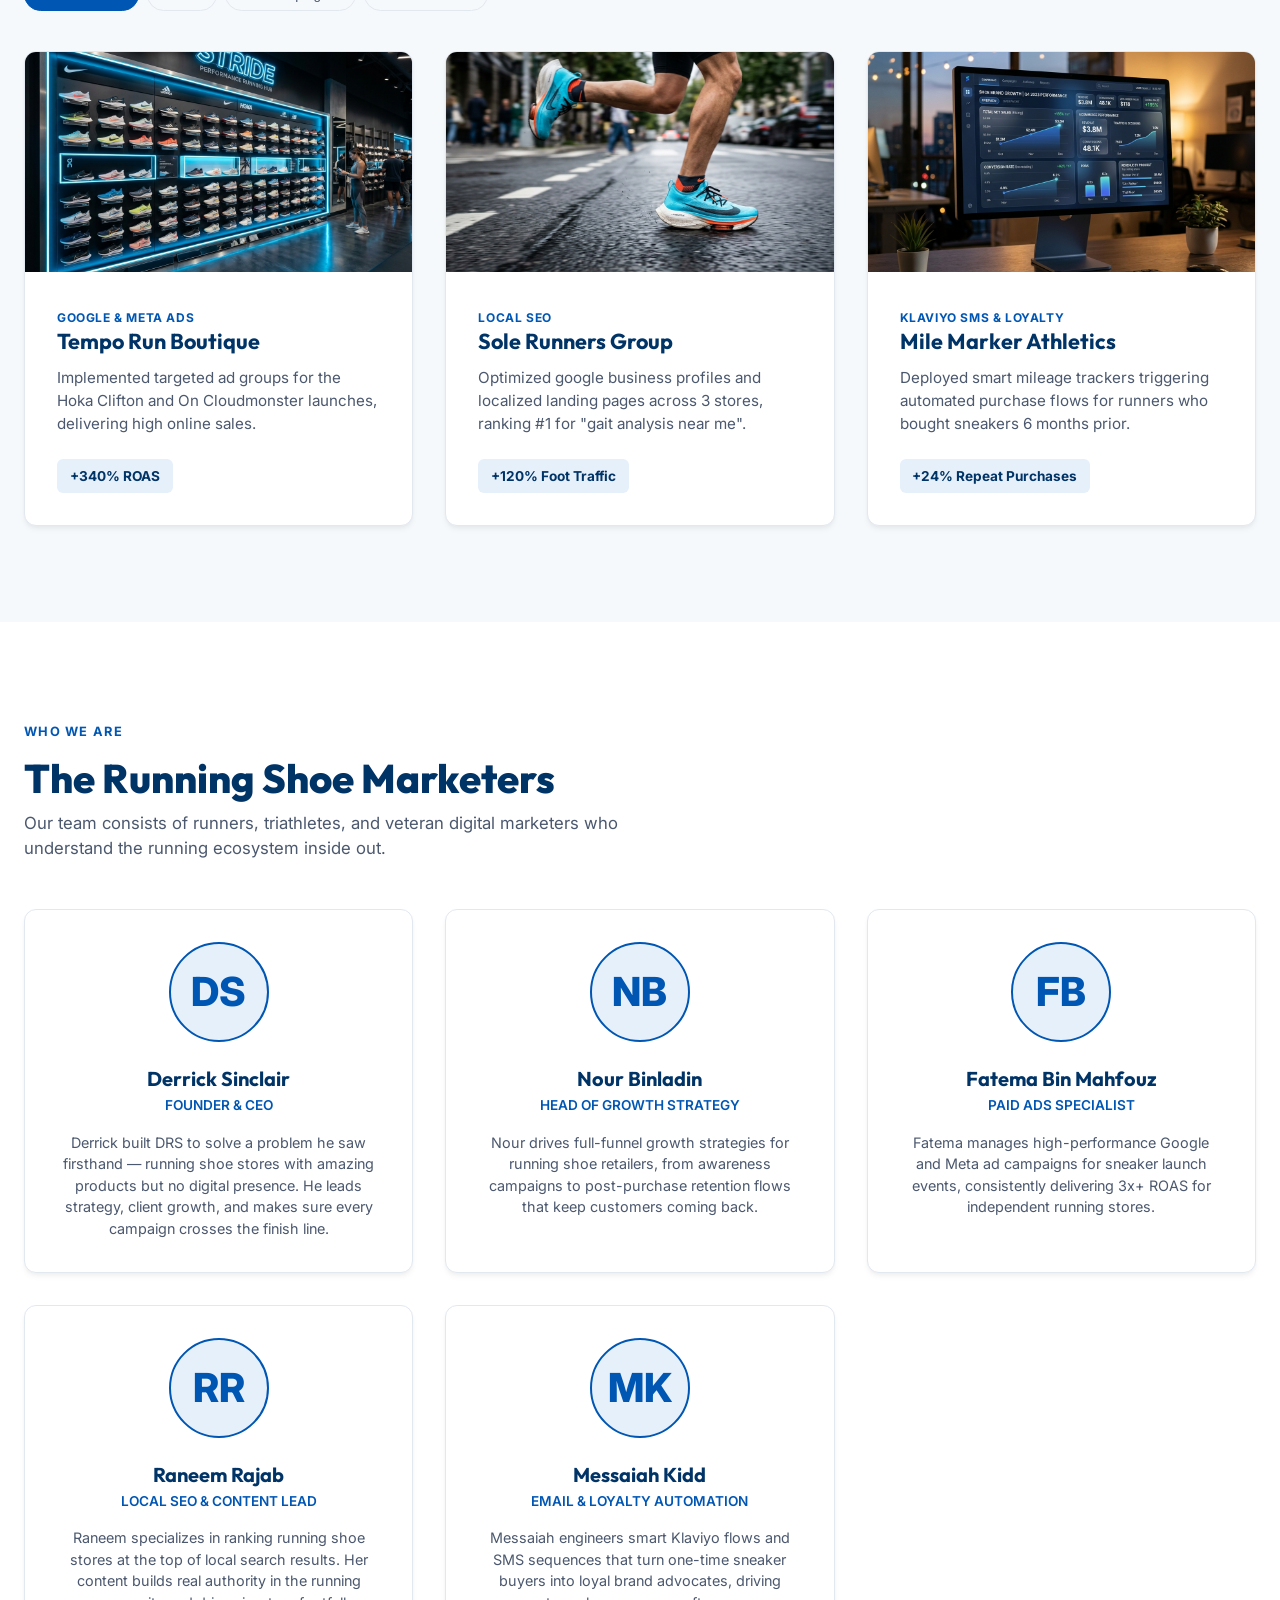
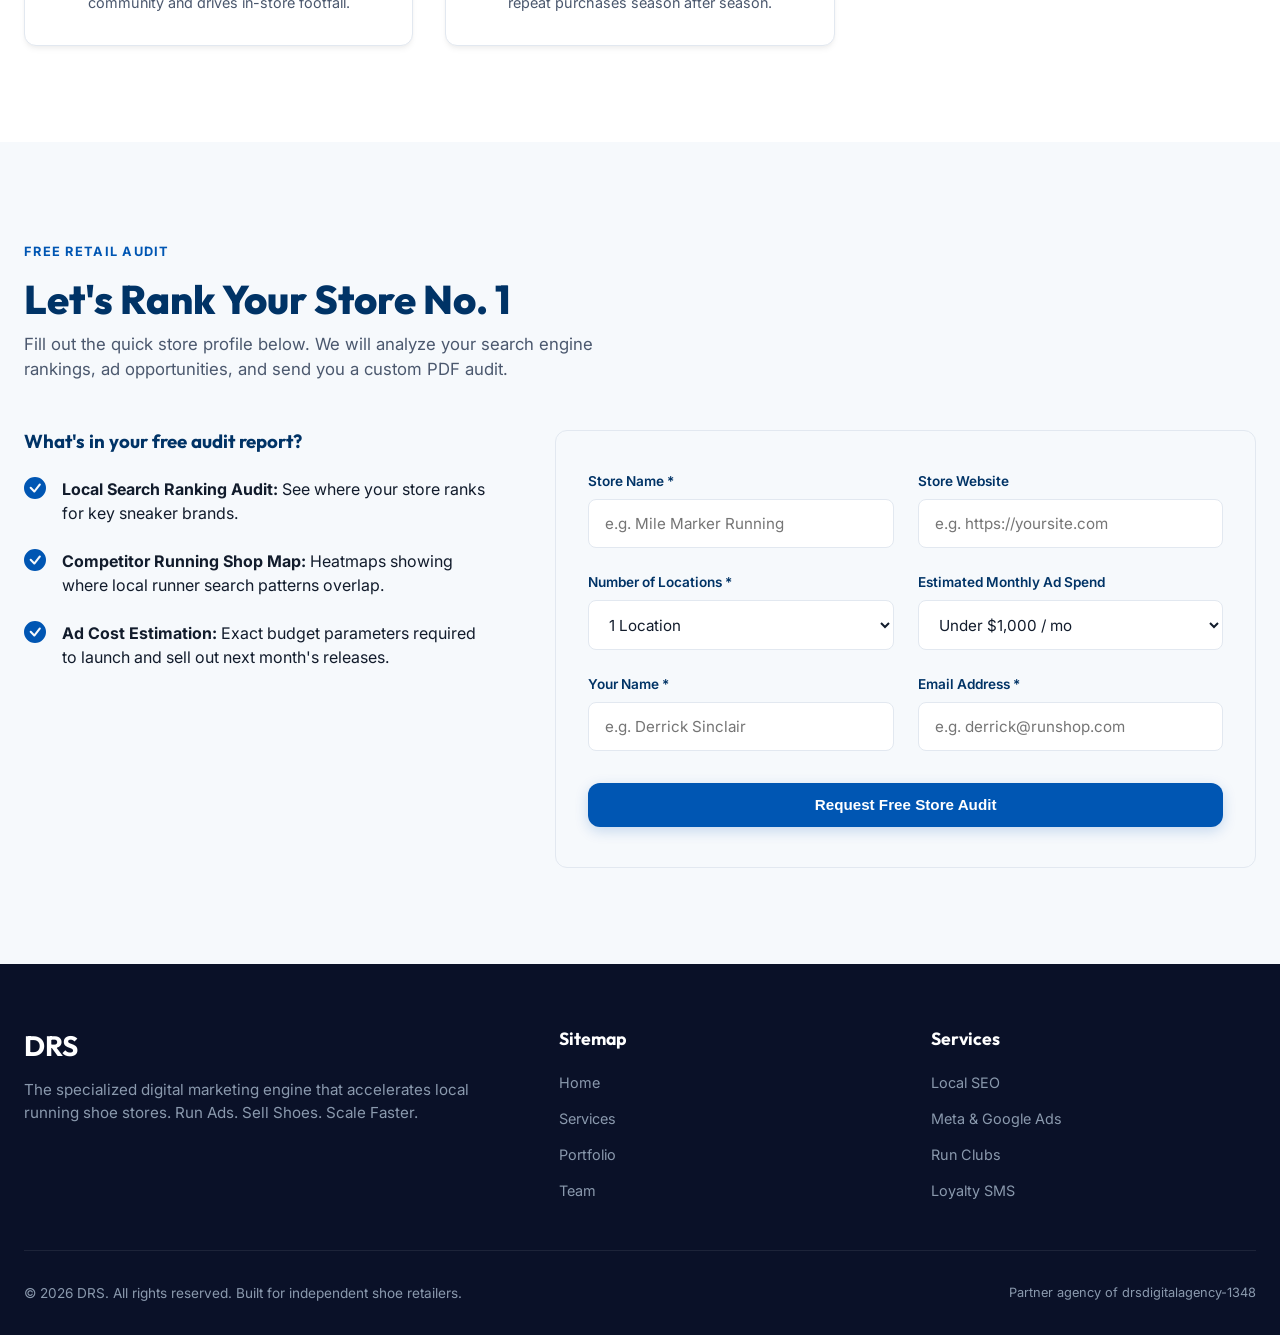
==== commit ffd9ef81: "rebrand: HYPERDRS → DRS" ====
--- a/index.html
+++ b/index.html
@@ -3,7 +3,7 @@
 <head>
   <meta charset="UTF-8">
   <meta name="viewport" content="width=device-width, initial-scale=1.0">
-  <title>HYPERDRS | Digital Marketing for Running Shoe Stores</title>
+  <title>DRS | Digital Marketing for Running Shoe Stores</title>
   <meta name="description" content="We help running shoe stores scale. Specialized local SEO, high-conversion ad campaigns, run club marketing, and customer loyalty automation.">
   <link rel="stylesheet" href="style.css">
 </head>
@@ -12,7 +12,7 @@
   <header>
     <div class="container nav-container">
       <a href="#" class="logo">
-        HYPER<span>DRS</span>
+        DRS
       </a>
       
       <nav class="nav-menu" id="nav-menu">
@@ -202,7 +202,7 @@
             <div class="team-avatar">DS</div>
             <h3>Derrick Sinclair</h3>
             <div class="team-role">Founder & CEO</div>
-            <p class="team-bio">Derrick built HYPERDRS to solve a problem he saw firsthand — running shoe stores with amazing products but no digital presence. He leads strategy, client growth, and makes sure every campaign crosses the finish line.</p>
+            <p class="team-bio">Derrick built DRS to solve a problem he saw firsthand — running shoe stores with amazing products but no digital presence. He leads strategy, client growth, and makes sure every campaign crosses the finish line.</p>
           </div>
 
           <!-- Team Member 2 -->
@@ -343,7 +343,7 @@
     <div class="container">
       <div class="footer-grid">
         <div class="footer-brand">
-          <h2>HYPER<span>DRS</span></h2>
+          <h2>DRS</h2>
           <p>The specialized digital marketing engine that accelerates local running shoe stores. Run Ads. Sell Shoes. Scale Faster.</p>
         </div>
         <div class="footer-links">
@@ -367,7 +367,7 @@
       </div>
       
       <div class="footer-bottom">
-        <p>&copy; 2026 HYPERDRS. All rights reserved. Built for independent shoe retailers.</p>
+        <p>&copy; 2026 DRS. All rights reserved. Built for independent shoe retailers.</p>
         <p style="font-size: 0.8rem; color: var(--text-muted);">Partner agency of drsdigitalagency-1348</p>
       </div>
     </div>
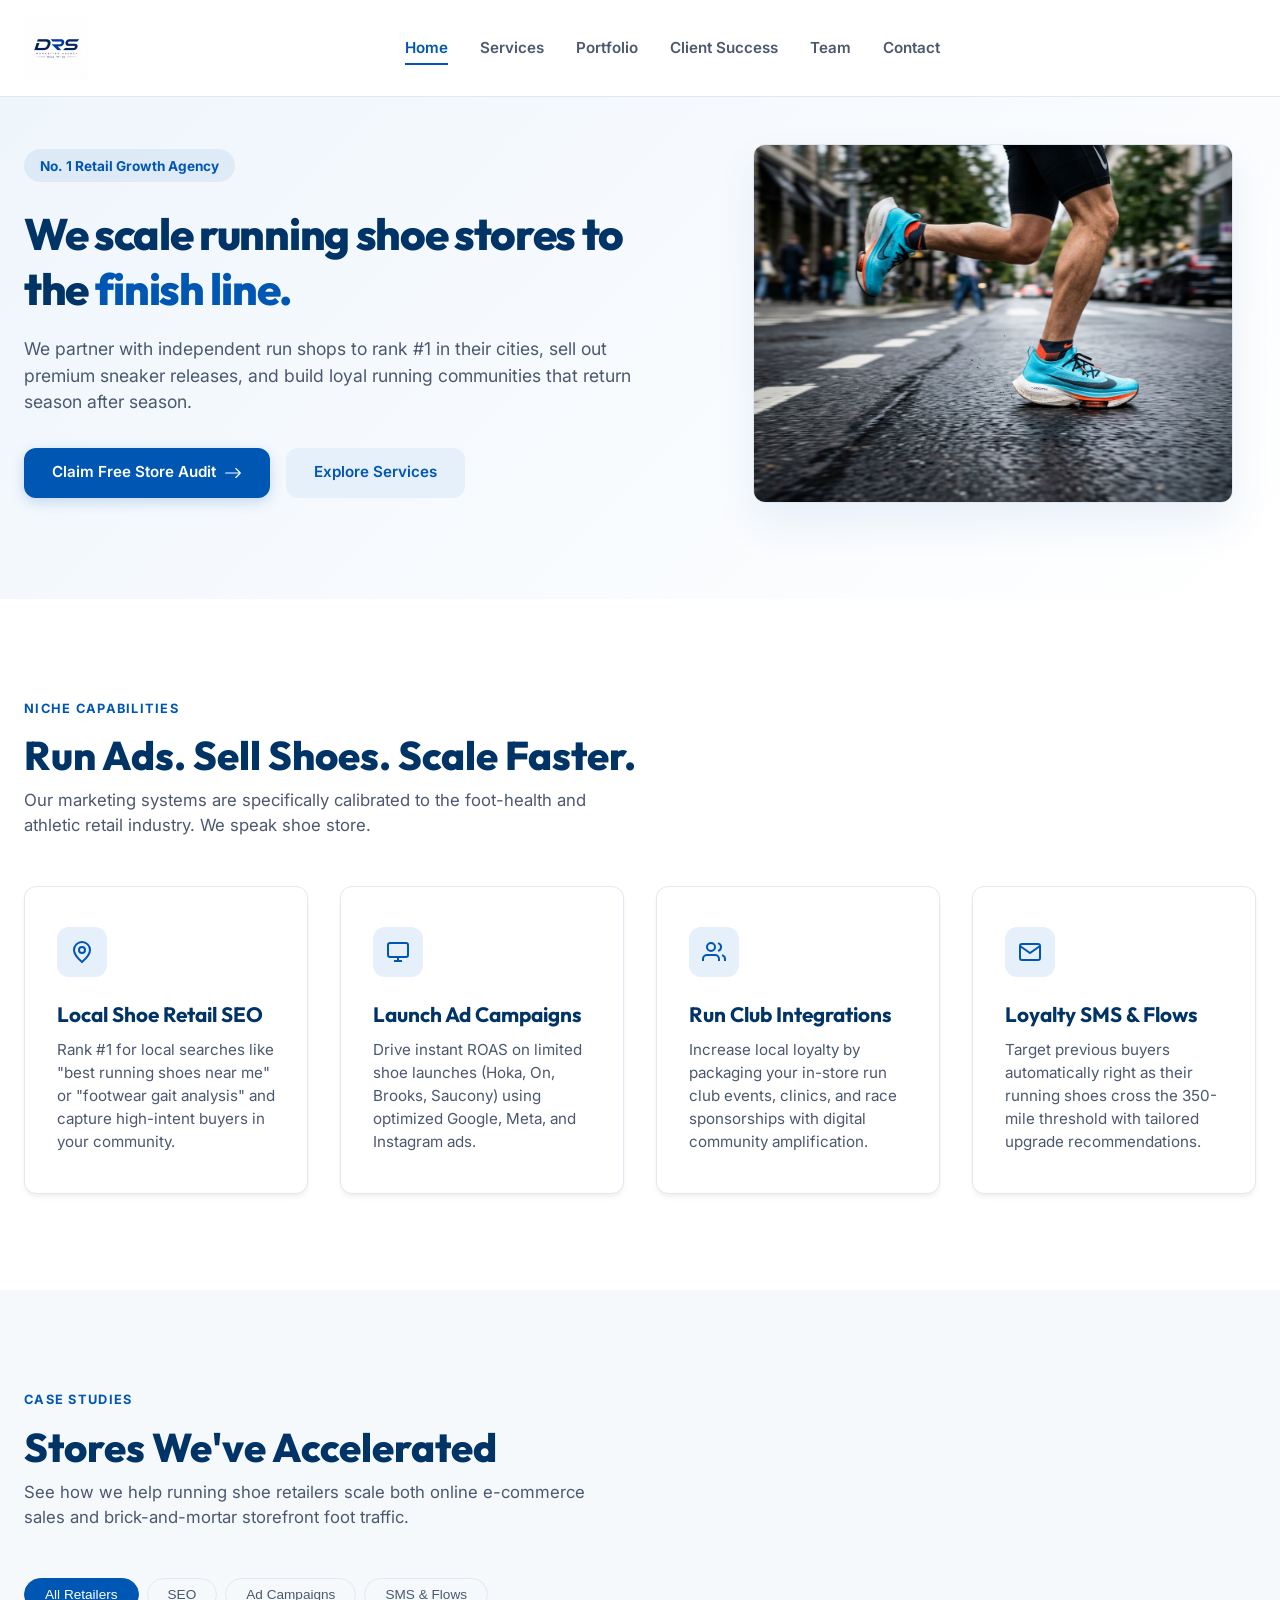
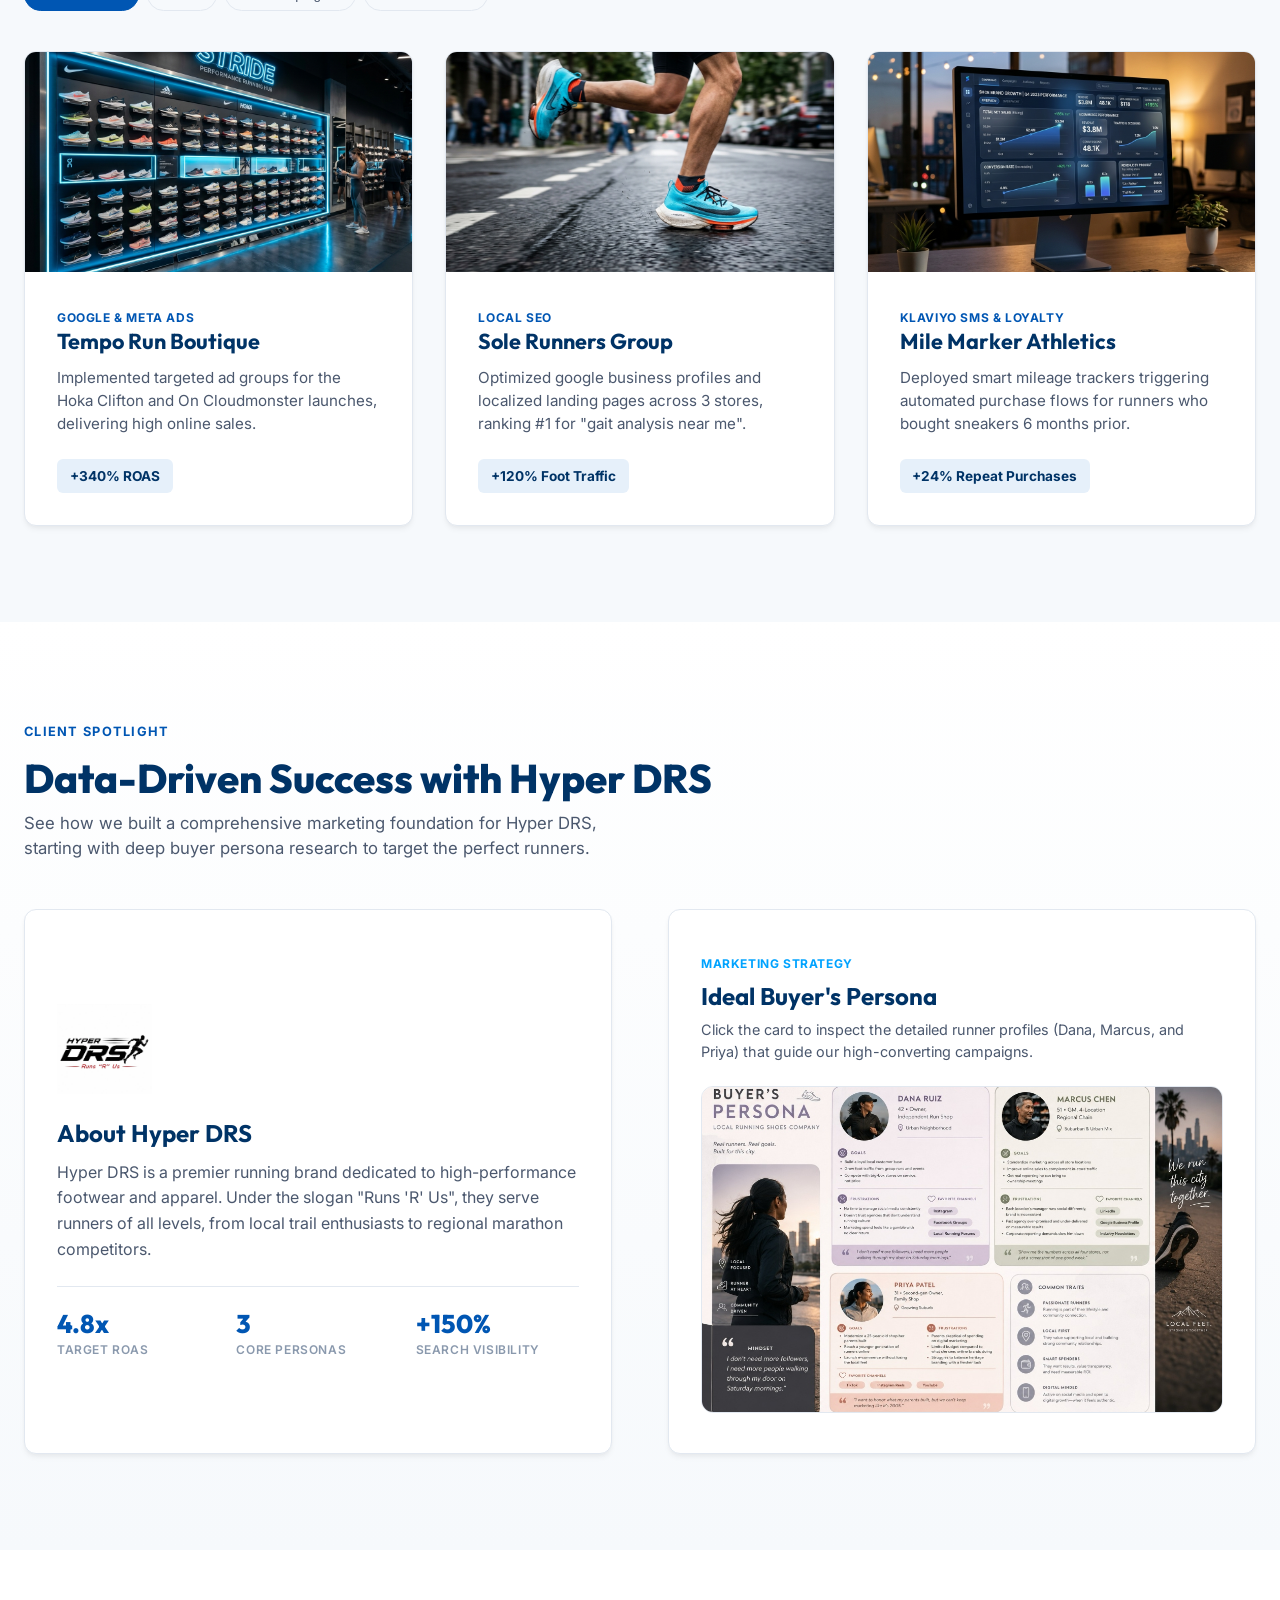
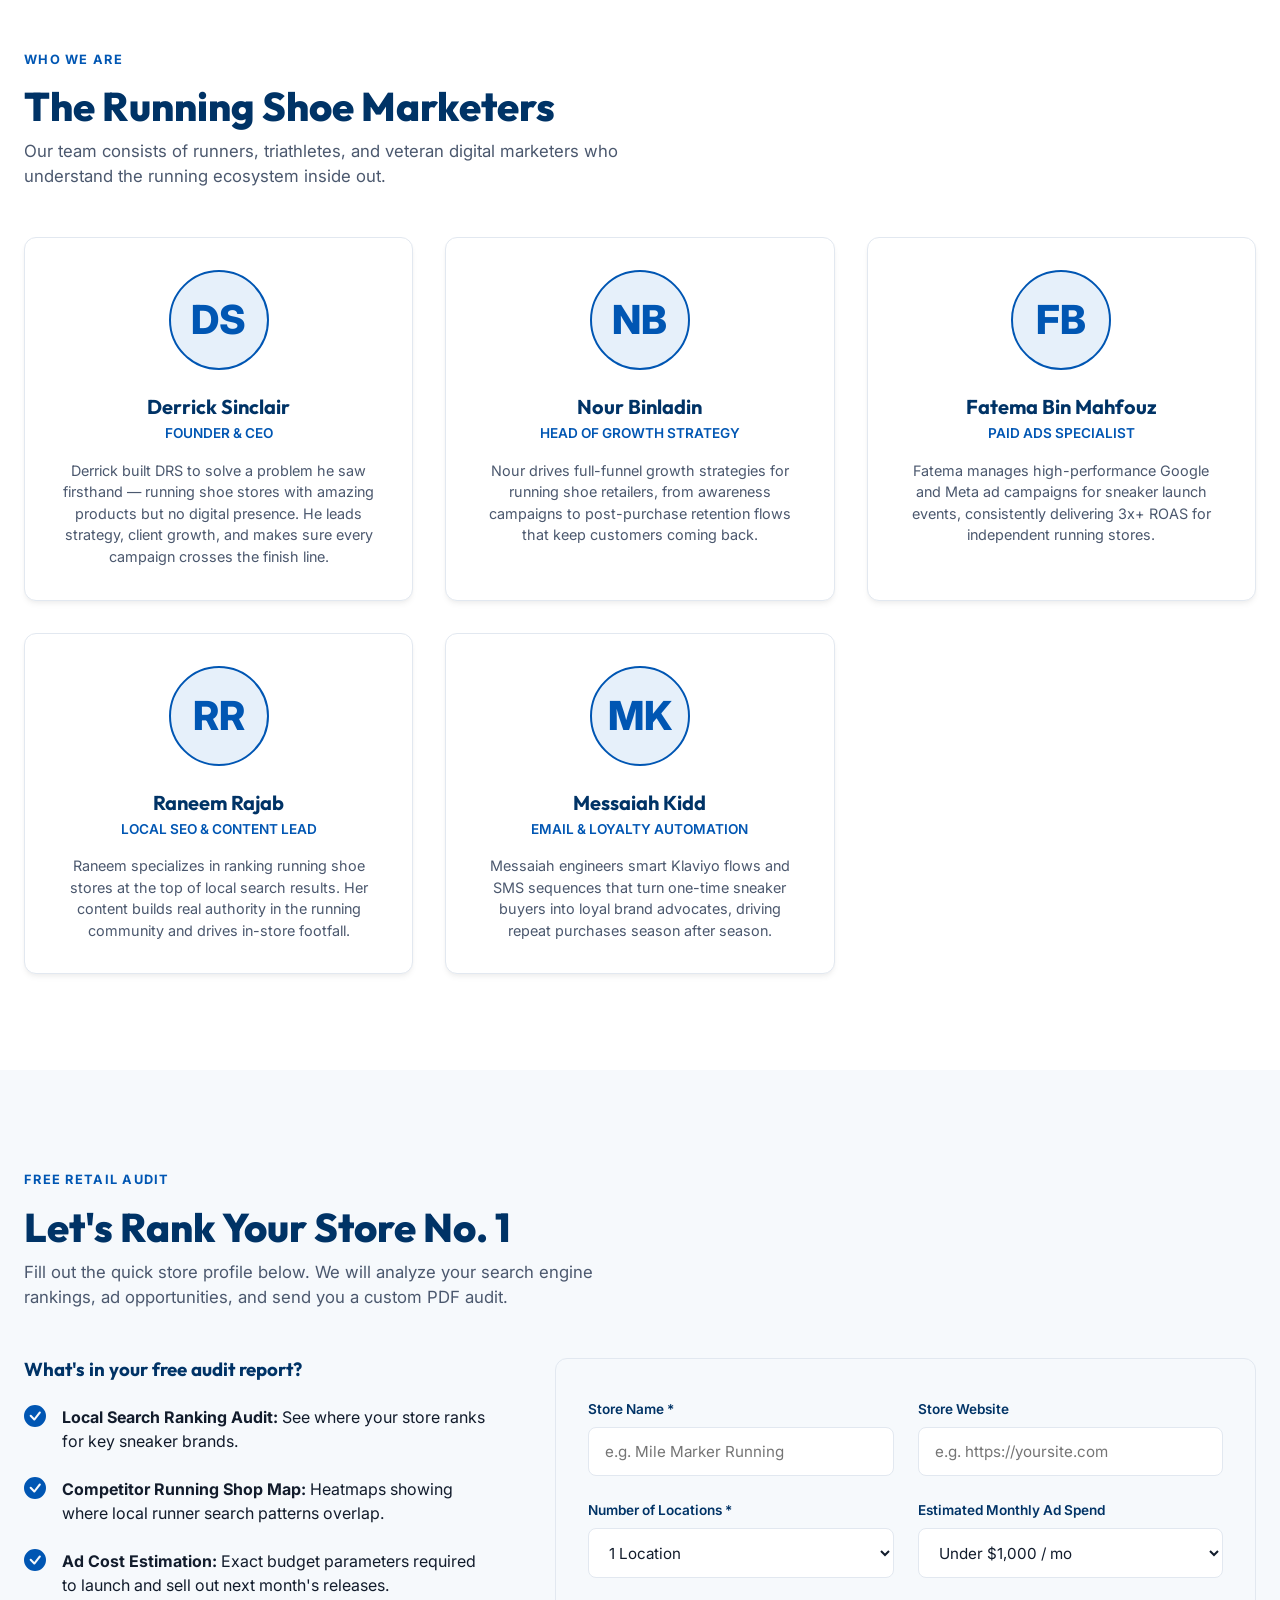
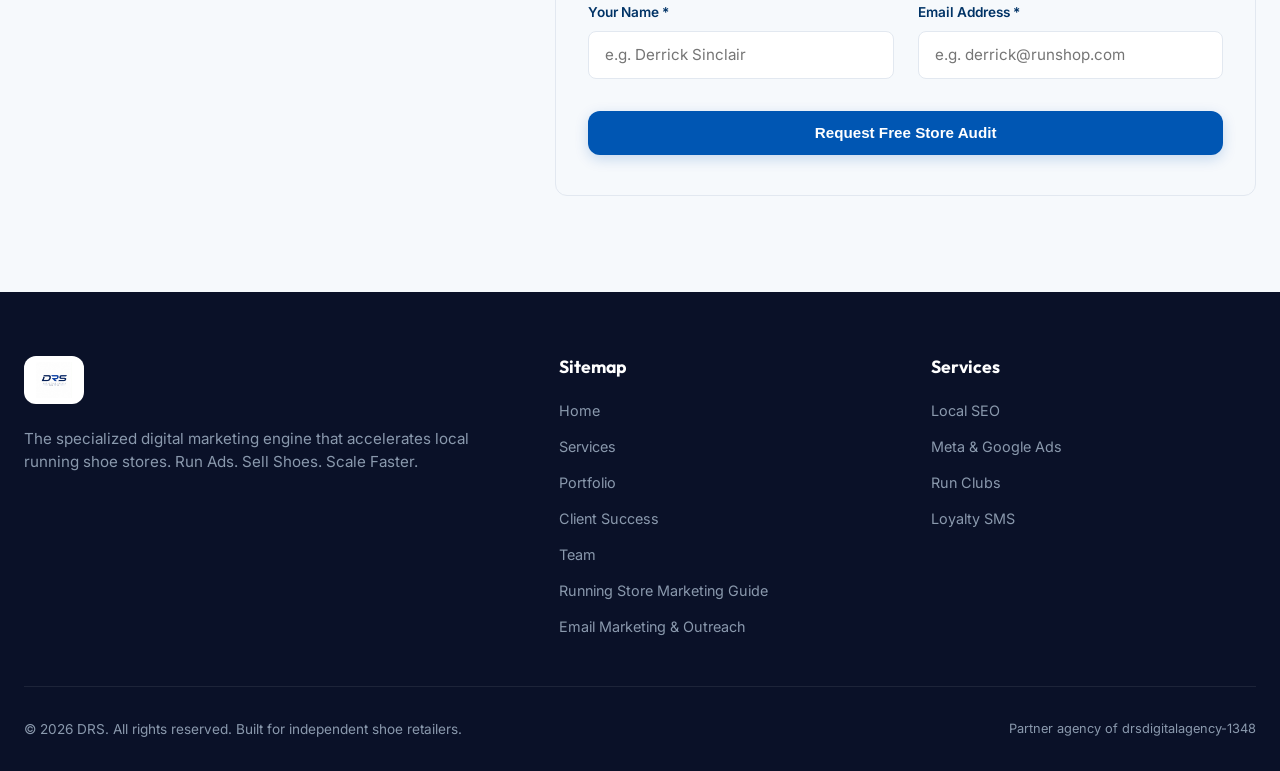
==== commit bc7c6096: "publish running store marketing content" ====
--- a/index.html
+++ b/index.html
@@ -12,13 +12,14 @@
   <header>
     <div class="container nav-container">
       <a href="#" class="logo">
-        DRS
+        <img src="assets/logo.png" alt="DRS Marketing Agency Logo" class="logo-img">
       </a>
       
       <nav class="nav-menu" id="nav-menu">
         <a href="#home" class="nav-link active">Home</a>
         <a href="#services" class="nav-link">Services</a>
         <a href="#portfolio" class="nav-link">Portfolio</a>
+        <a href="#client-success" class="nav-link">Client Success</a>
         <a href="#team" class="nav-link">Team</a>
         <a href="#contact" class="nav-link">Contact</a>
       </nav>
@@ -187,6 +188,64 @@
       </div>
     </section>
 
+    <!-- Client Success Section -->
+    <section id="client-success" class="section" style="background: linear-gradient(180deg, var(--bg-primary) 0%, var(--bg-secondary) 100%);">
+      <div class="container">
+        <div class="reveal">
+          <span class="section-tag">Client Spotlight</span>
+          <h2 class="section-title">Data-Driven Success with Hyper DRS</h2>
+          <p class="section-desc">See how we built a comprehensive marketing foundation for Hyper DRS, starting with deep buyer persona research to target the perfect runners.</p>
+        </div>
+
+        <div class="client-grid reveal">
+          <!-- Client Card -->
+          <div class="client-card">
+            <div class="client-logo-wrapper">
+              <img src="assets/client-logo.png" alt="Hyper DRS Logo" class="client-logo-img">
+            </div>
+            <div class="client-content">
+              <h3>About Hyper DRS</h3>
+              <p>Hyper DRS is a premier running brand dedicated to high-performance footwear and apparel. Under the slogan "Runs 'R' Us", they serve runners of all levels, from local trail enthusiasts to regional marathon competitors.</p>
+
+              <div class="client-highlights">
+                <div class="highlight-item">
+                  <span class="highlight-num">4.8x</span>
+                  <span class="highlight-label">Target ROAS</span>
+                </div>
+                <div class="highlight-item">
+                  <span class="highlight-num">3</span>
+                  <span class="highlight-label">Core Personas</span>
+                </div>
+                <div class="highlight-item">
+                  <span class="highlight-num">+150%</span>
+                  <span class="highlight-label">Search Visibility</span>
+                </div>
+              </div>
+            </div>
+          </div>
+
+          <!-- Persona Card -->
+          <div class="persona-card">
+            <div class="persona-header">
+              <span class="persona-badge">Marketing Strategy</span>
+              <h3>Ideal Buyer's Persona</h3>
+              <p>Click the card to inspect the detailed runner profiles (Dana, Marcus, and Priya) that guide our high-converting campaigns.</p>
+            </div>
+            <div class="persona-image-wrapper">
+              <img src="assets/buyers-persona.jpg" alt="Hyper DRS Buyer Persona" class="persona-img" id="persona-trigger">
+              <div class="persona-overlay">
+                <svg xmlns="http://www.w3.org/2000/svg" width="32" height="32" fill="currentColor" viewBox="0 0 16 16">
+                  <path d="M11.742 10.344a6.5 6.5 0 1 0-1.397 1.398h-.001c.03.04.062.078.098.115l3.85 3.85a1 1 0 0 0 1.415-1.414l-3.85-3.85a1.007 1.007 0 0 0-.115-.1zM12 6.5a5.5 5.5 0 1 1-11 0 5.5 5.5 0 0 1 11 0z"/>
+                  <path fill-rule="evenodd" d="M8 4a.5.5 0 0 1 .5.5v3h3a.5.5 0 0 1 0 1h-3v3a.5.5 0 0 1-1 0v-3h-3a.5.5 0 0 1 0-1h3v-3A.5.5 0 0 1 8 4z"/>
+                </svg>
+                <span>Click to Enlarge</span>
+              </div>
+            </div>
+          </div>
+        </div>
+      </div>
+    </section>
+
     <!-- About the Team Section -->
     <section id="team" class="section">
       <div class="container">
@@ -343,7 +402,7 @@
     <div class="container">
       <div class="footer-grid">
         <div class="footer-brand">
-          <h2>DRS</h2>
+          <img src="assets/logo.png" alt="DRS Marketing Agency Logo" class="logo-img footer-logo-img">
           <p>The specialized digital marketing engine that accelerates local running shoe stores. Run Ads. Sell Shoes. Scale Faster.</p>
         </div>
         <div class="footer-links">
@@ -352,7 +411,10 @@
             <li><a href="#home">Home</a></li>
             <li><a href="#services">Services</a></li>
             <li><a href="#portfolio">Portfolio</a></li>
+            <li><a href="#client-success">Client Success</a></li>
             <li><a href="#team">Team</a></li>
+            <li><a href="running-store-marketing.html">Running Store Marketing Guide</a></li>
+            <li><a href="email-marketing-guide.html">Email Marketing &amp; Outreach</a></li>
           </ul>
         </div>
         <div class="footer-links">
@@ -373,6 +435,13 @@
     </div>
   </footer>
 
+  <!-- Lightbox Modal for Buyer Persona -->
+  <div id="persona-modal" class="modal">
+    <span class="modal-close">&times;</span>
+    <img class="modal-content" id="modal-img" alt="Enlarged Buyer Persona">
+    <div id="modal-caption"></div>
+  </div>
+
   <script src="app.js"></script>
 </body>
 </html>
--- a/style.css
+++ b/style.css
@@ -187,7 +187,23 @@
   color: var(--primary-dark);
   display: flex;
   align-items: center;
-  gap: 0.25rem;
+  gap: 0.75rem;
+}
+
+.logo-img {
+  height: 64px;
+  width: auto;
+  object-fit: contain;
+  display: block;
+}
+
+.footer-logo-img {
+  background-color: #ffffff;
+  padding: 6px 12px;
+  border-radius: var(--radius);
+  height: 48px;
+  width: auto;
+  margin-bottom: 1.5rem;
 }
 
 .logo span {
@@ -651,6 +667,239 @@
   transform: translateY(0);
 }
 
+/* Client Success Section */
+.client-grid {
+  display: grid;
+  grid-template-columns: 1fr;
+  gap: 2.5rem;
+  margin-top: 2rem;
+}
+
+.client-card {
+  background-color: var(--bg-primary);
+  border: 1px solid var(--border-color);
+  border-radius: var(--radius);
+  padding: 2.5rem 2rem;
+  box-shadow: var(--shadow);
+  display: flex;
+  flex-direction: column;
+  justify-content: center;
+  transition: var(--transition);
+}
+
+.client-card:hover {
+  transform: translateY(-4px);
+  box-shadow: var(--shadow-hover);
+}
+
+.client-logo-wrapper {
+  margin-bottom: 1.5rem;
+  display: flex;
+  justify-content: flex-start;
+}
+
+.client-logo-img {
+  height: 90px;
+  width: auto;
+  object-fit: contain;
+}
+
+.client-content h3 {
+  font-size: 1.5rem;
+  margin-bottom: 0.75rem;
+  color: var(--primary-dark);
+}
+
+.client-content p {
+  color: var(--text-secondary);
+  font-size: 1rem;
+  margin-bottom: 1.5rem;
+  line-height: 1.6;
+}
+
+.client-highlights {
+  display: grid;
+  grid-template-columns: repeat(3, 1fr);
+  gap: 1rem;
+  border-top: 1px solid var(--border-color);
+  padding-top: 1.5rem;
+}
+
+.highlight-item {
+  display: flex;
+  flex-direction: column;
+  gap: 0.25rem;
+}
+
+.highlight-num {
+  font-family: 'Outfit', sans-serif;
+  font-size: 1.6rem;
+  font-weight: 800;
+  color: var(--primary);
+  line-height: 1;
+}
+
+.highlight-label {
+  font-size: 0.75rem;
+  font-weight: 600;
+  color: var(--text-muted);
+  text-transform: uppercase;
+  letter-spacing: 0.05em;
+}
+
+/* Persona Card */
+.persona-card {
+  background-color: var(--bg-primary);
+  border: 1px solid var(--border-color);
+  border-radius: var(--radius);
+  padding: 2.5rem 2rem;
+  box-shadow: var(--shadow);
+  display: flex;
+  flex-direction: column;
+  transition: var(--transition);
+}
+
+.persona-card:hover {
+  transform: translateY(-4px);
+  box-shadow: var(--shadow-hover);
+}
+
+.persona-header {
+  margin-bottom: 1.5rem;
+}
+
+.persona-badge {
+  display: inline-block;
+  font-size: 0.75rem;
+  font-weight: 700;
+  text-transform: uppercase;
+  letter-spacing: 0.05em;
+  color: var(--accent);
+  margin-bottom: 0.5rem;
+}
+
+.persona-header h3 {
+  font-size: 1.5rem;
+  margin-bottom: 0.5rem;
+}
+
+.persona-header p {
+  color: var(--text-secondary);
+  font-size: 0.9rem;
+}
+
+.persona-image-wrapper {
+  position: relative;
+  border-radius: var(--radius);
+  overflow: hidden;
+  border: 1px solid var(--border-color);
+  cursor: pointer;
+  aspect-ratio: 16/10;
+  background-color: var(--bg-secondary);
+}
+
+.persona-img {
+  width: 100%;
+  height: 100%;
+  object-fit: cover;
+  transition: transform 0.5s cubic-bezier(0.4, 0, 0.2, 1);
+}
+
+.persona-image-wrapper:hover .persona-img {
+  transform: scale(1.03);
+}
+
+.persona-overlay {
+  position: absolute;
+  top: 0;
+  left: 0;
+  width: 100%;
+  height: 100%;
+  background-color: rgba(10, 17, 40, 0.4);
+  display: flex;
+  flex-direction: column;
+  align-items: center;
+  justify-content: center;
+  gap: 0.75rem;
+  color: var(--text-light);
+  opacity: 0;
+  transition: var(--transition);
+  backdrop-filter: blur(2px);
+}
+
+.persona-image-wrapper:hover .persona-overlay {
+  opacity: 1;
+}
+
+.persona-overlay span {
+  font-weight: 600;
+  font-size: 0.85rem;
+  letter-spacing: 0.05em;
+  text-transform: uppercase;
+}
+
+/* Lightbox Modal */
+.modal {
+  display: none;
+  position: fixed;
+  z-index: 2000;
+  padding-top: 60px;
+  left: 0;
+  top: 0;
+  width: 100%;
+  height: 100%;
+  overflow: auto;
+  background-color: rgba(10, 17, 40, 0.95);
+  backdrop-filter: blur(10px);
+  -webkit-backdrop-filter: blur(10px);
+}
+
+.modal-content {
+  margin: auto;
+  display: block;
+  width: 90%;
+  max-width: 1100px;
+  border-radius: var(--radius);
+  box-shadow: 0 25px 50px -12px rgba(0, 0, 0, 0.5);
+  border: 1px solid rgba(255, 255, 255, 0.1);
+  animation: zoom 0.3s;
+}
+
+@keyframes zoom {
+  from {transform: scale(0.95); opacity: 0;}
+  to {transform: scale(1); opacity: 1;}
+}
+
+.modal-close {
+  position: absolute;
+  top: 20px;
+  right: 35px;
+  color: var(--text-muted);
+  font-size: 40px;
+  font-weight: 300;
+  transition: var(--transition);
+  cursor: pointer;
+  user-select: none;
+}
+
+.modal-close:hover,
+.modal-close:focus {
+  color: var(--text-light);
+  transform: rotate(90deg);
+}
+
+#modal-caption {
+  margin: auto;
+  display: block;
+  width: 80%;
+  max-width: 700px;
+  text-align: center;
+  color: var(--text-muted);
+  padding: 1.5rem 0;
+  font-weight: 500;
+  font-size: 0.95rem;
+}
+
 /* Media Queries (Tablet and Desktop scale up) */
 @media (min-width: 768px) {
   html {
@@ -762,6 +1011,12 @@
     justify-content: space-between;
     text-align: left;
   }
+
+  .client-grid {
+    grid-template-columns: repeat(2, 1fr);
+    align-items: stretch;
+    gap: 3.5rem;
+  }
 }
 
 @media (min-width: 1024px) {
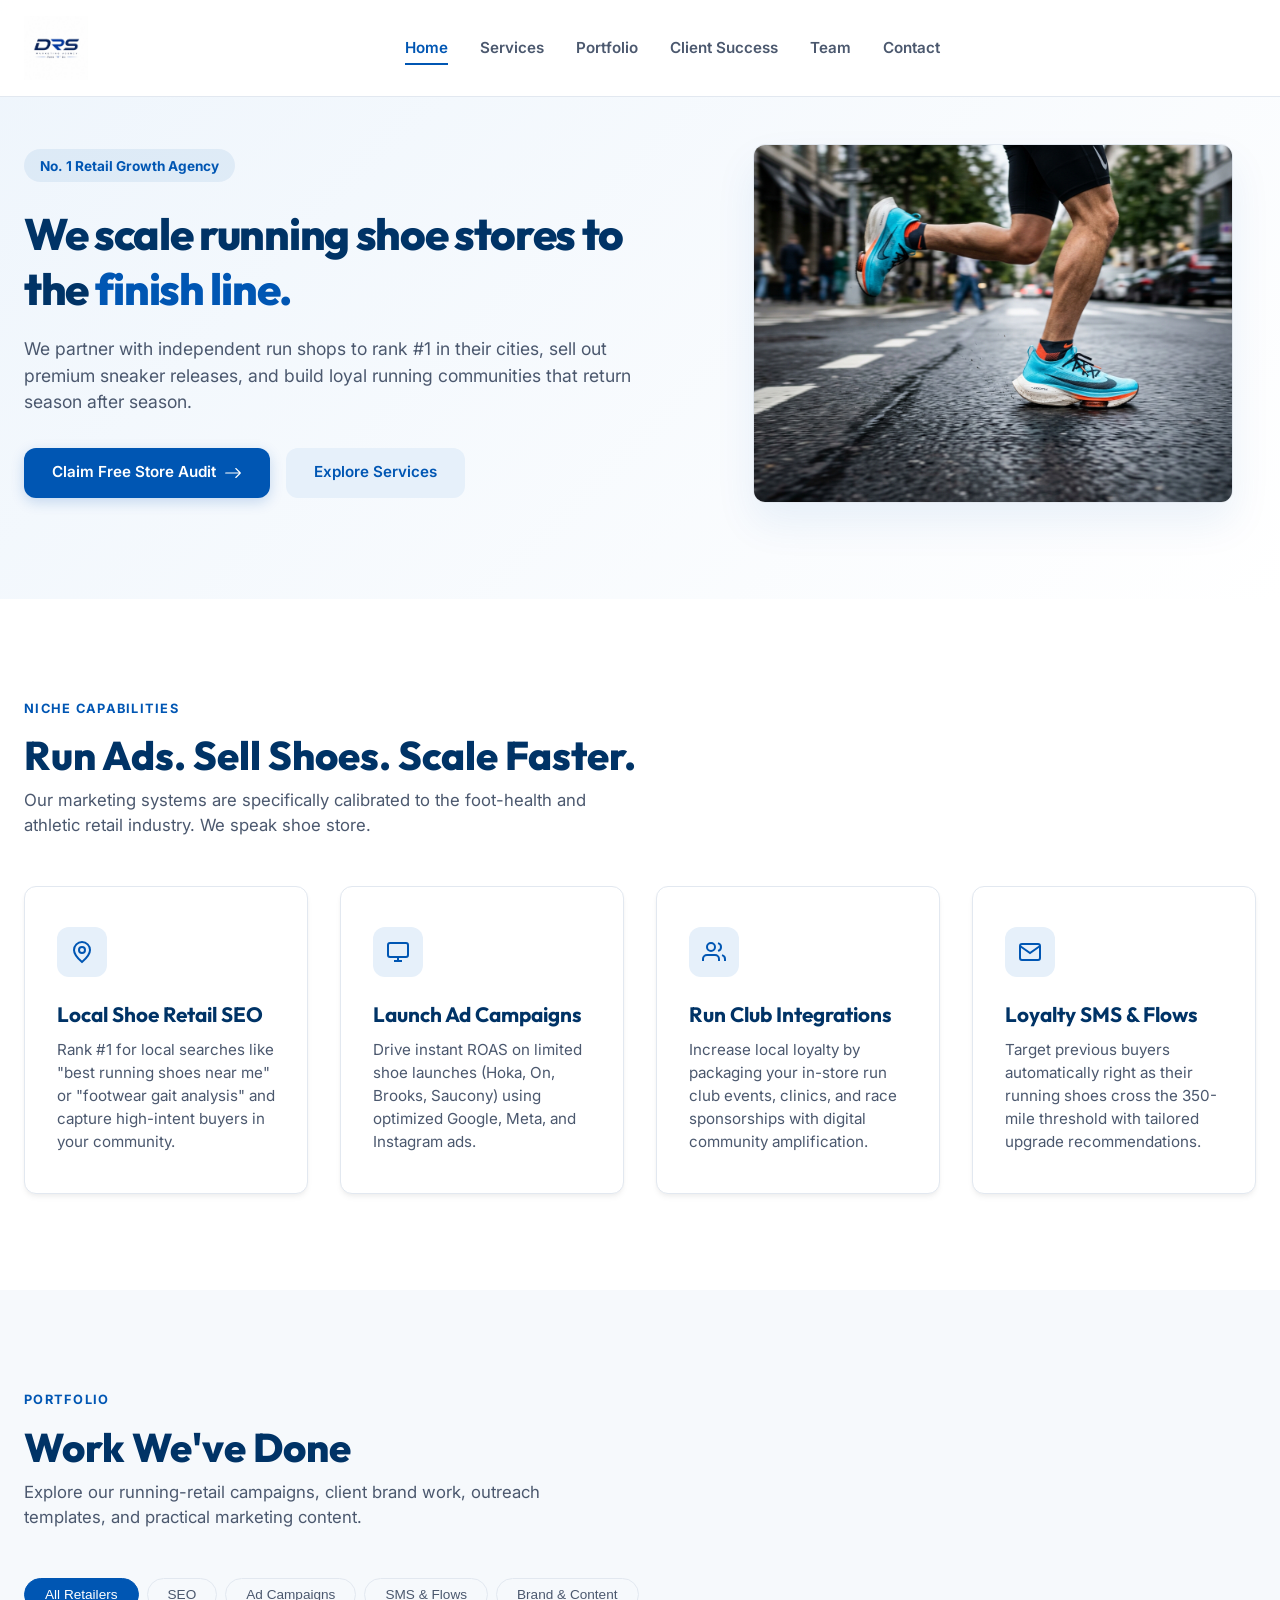
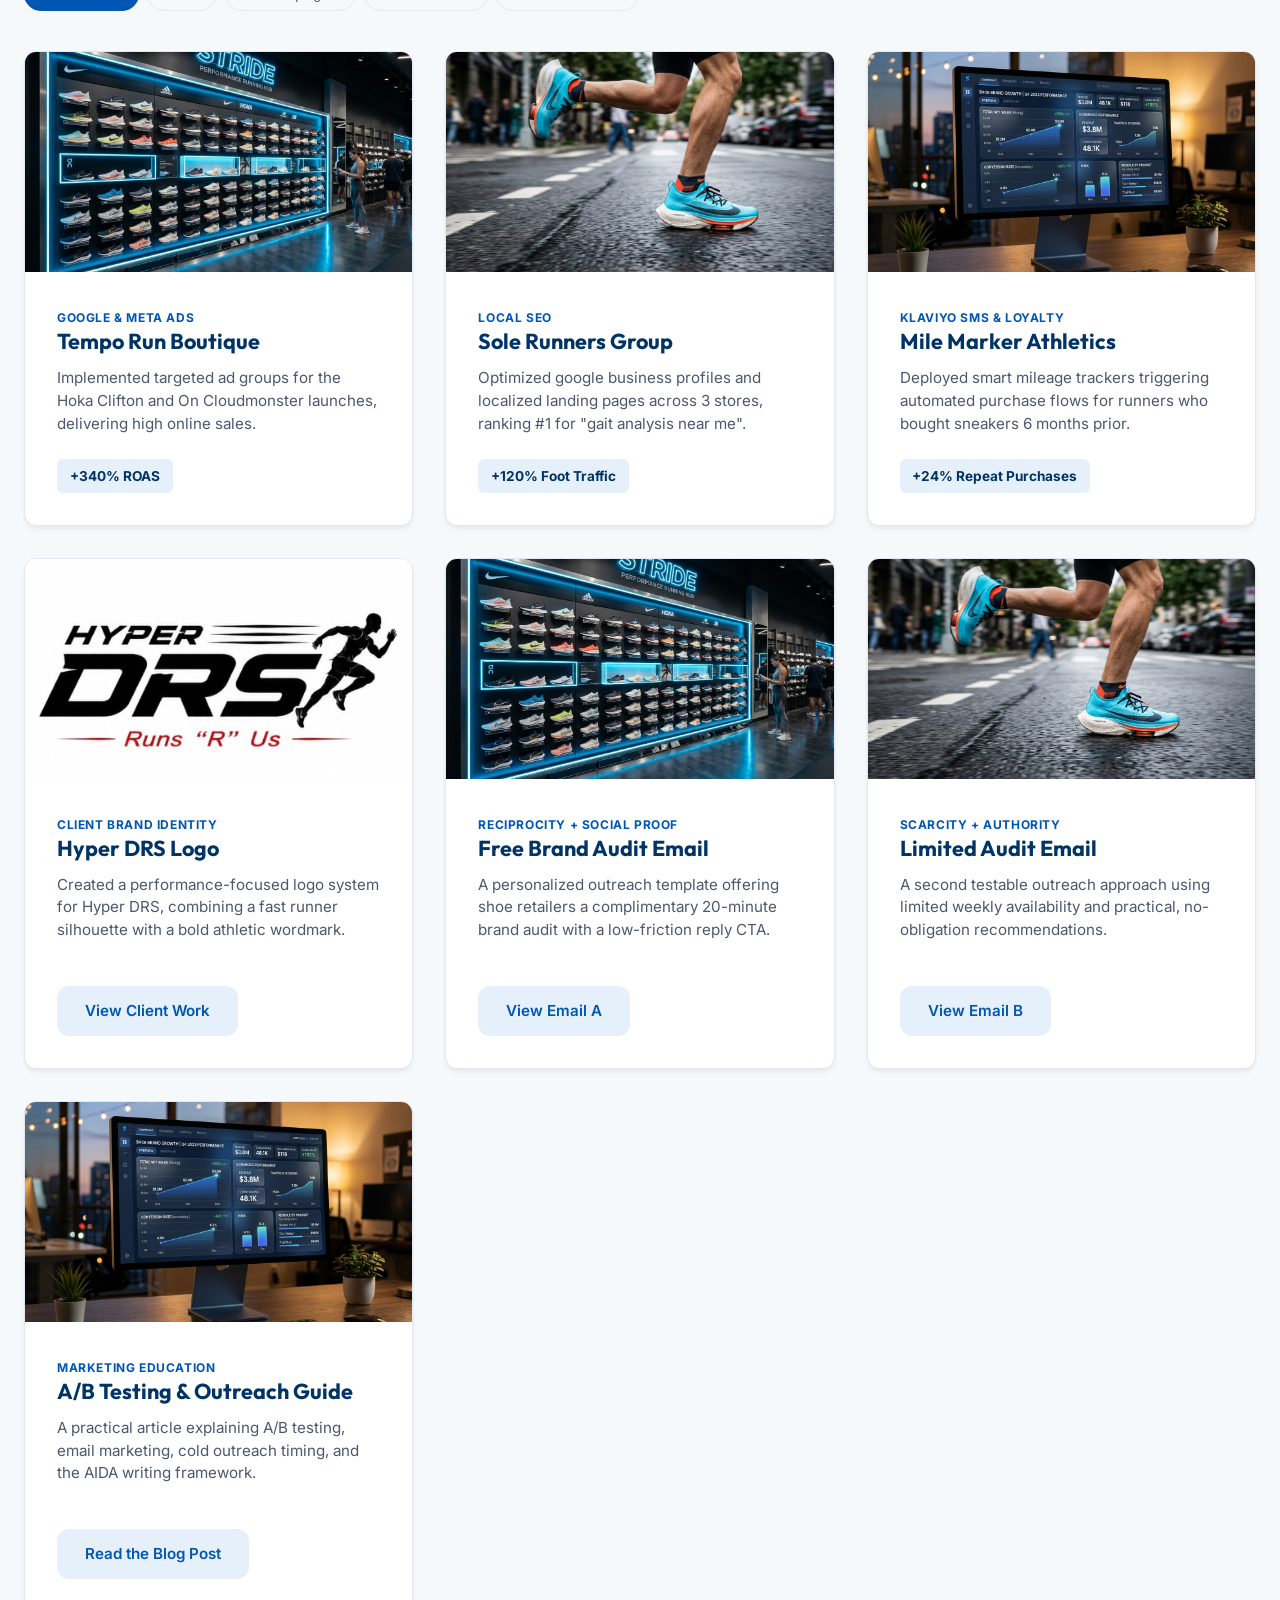
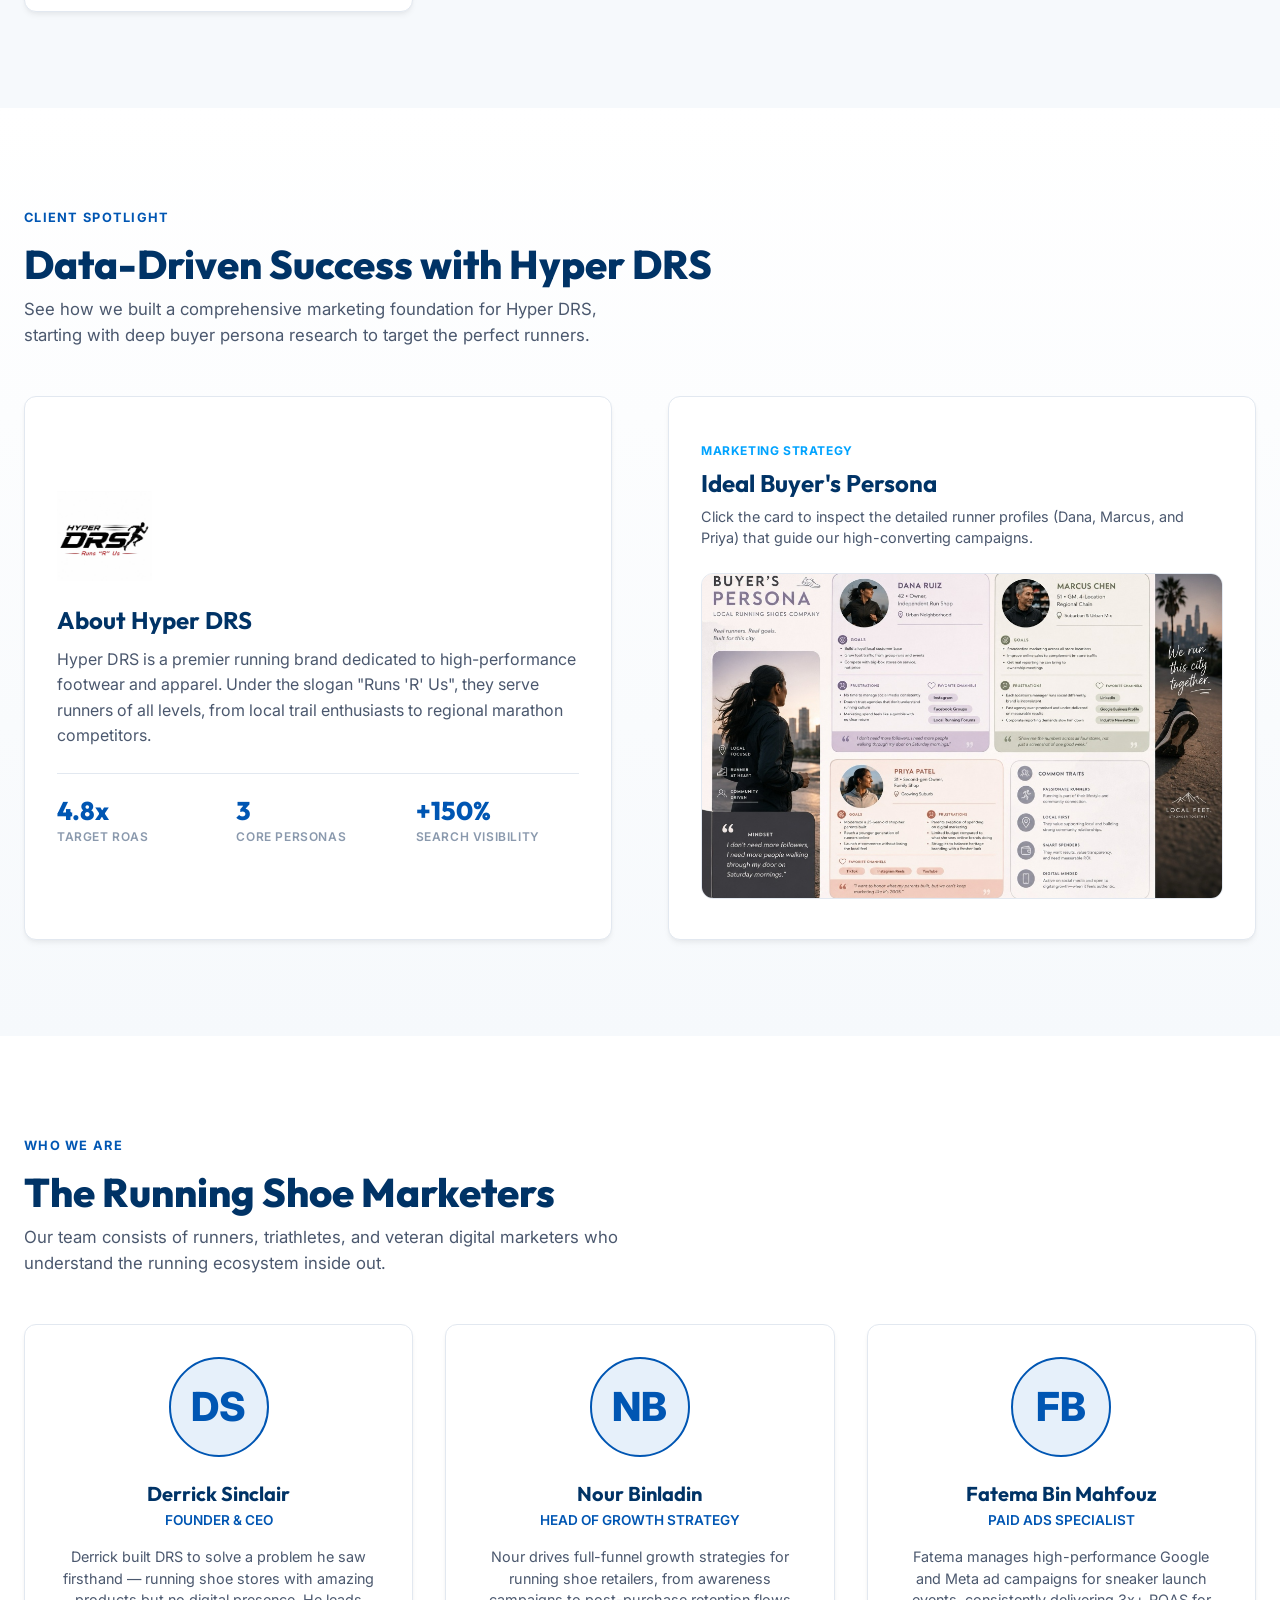
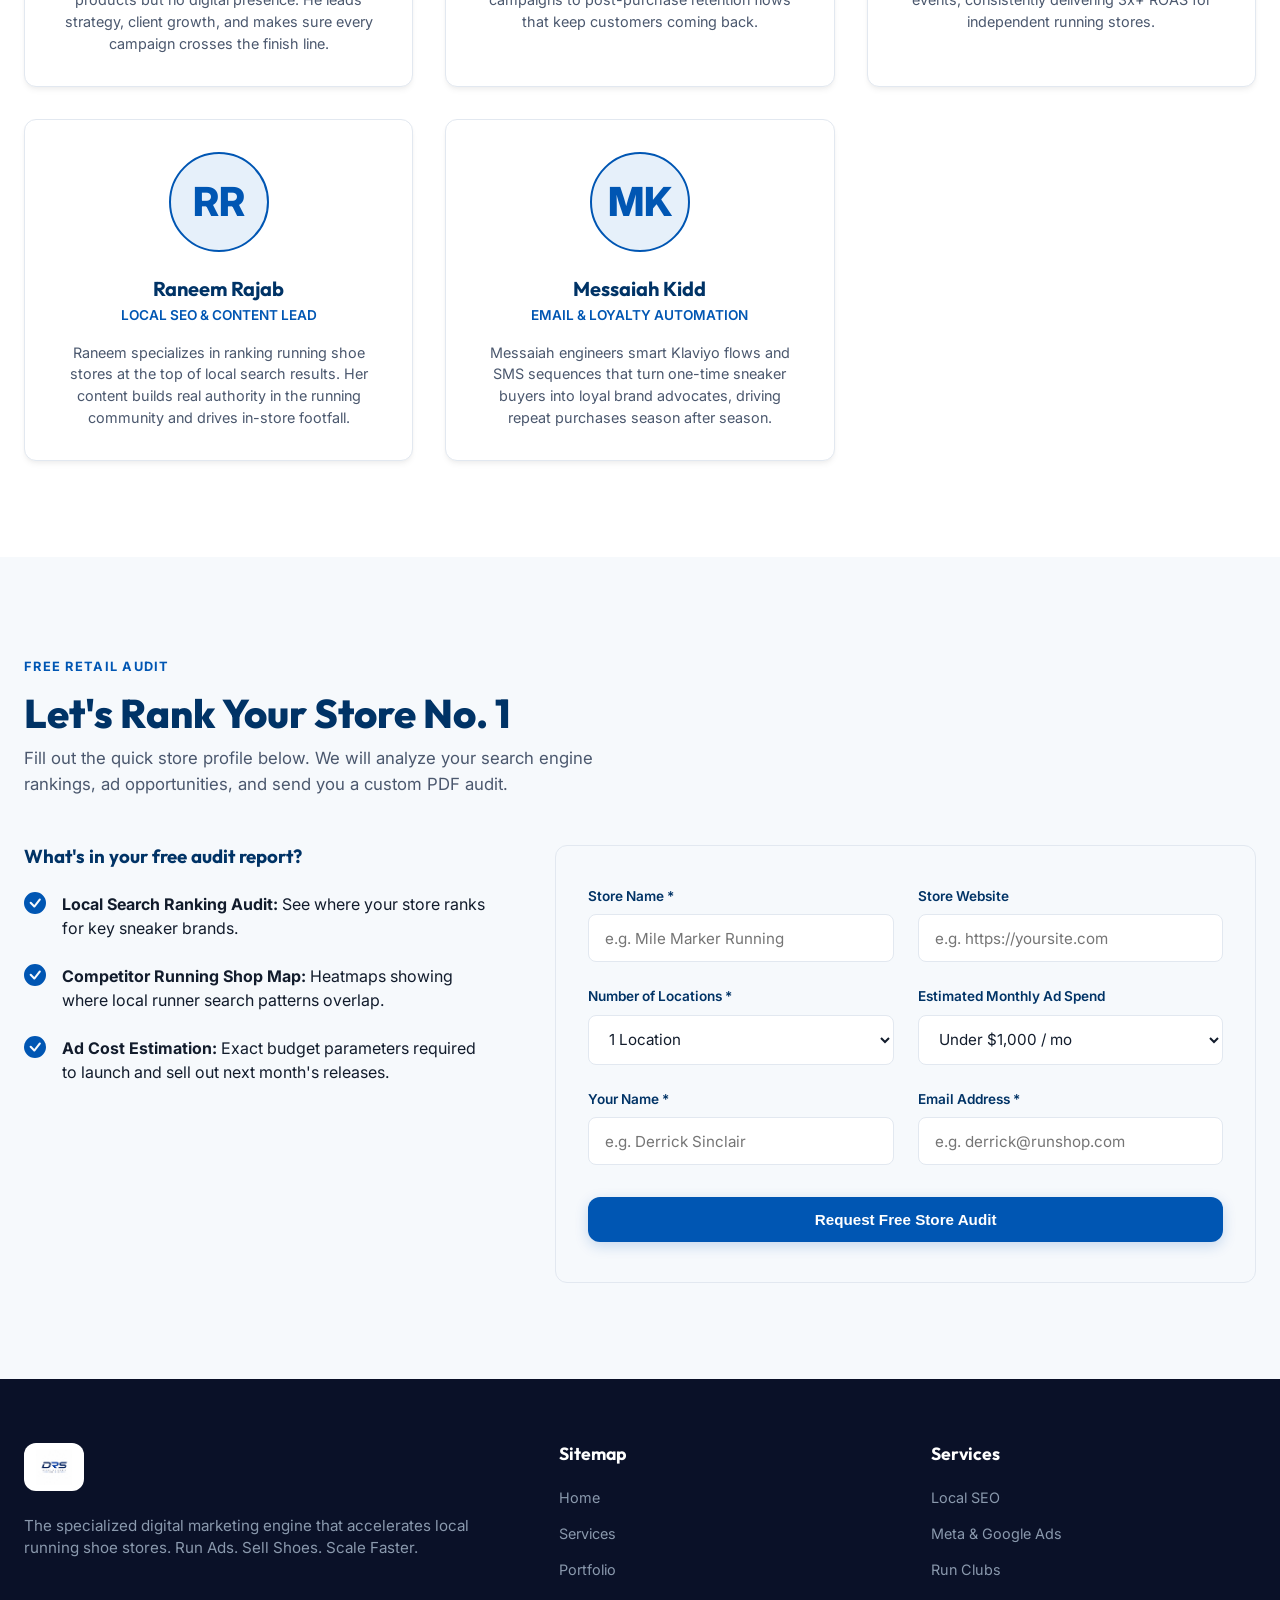
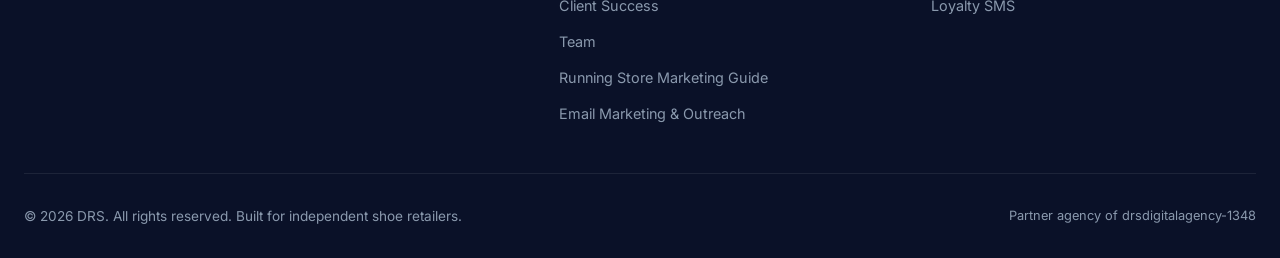
==== commit 2b59d9eb: "update brand logo and portfolio work" ====
--- a/index.html
+++ b/index.html
@@ -12,7 +12,7 @@
   <header>
     <div class="container nav-container">
       <a href="#" class="logo">
-        <img src="assets/logo.png" alt="DRS Marketing Agency Logo" class="logo-img">
+        <img src="assets/logo.jpg" alt="DRS Marketing Agency Logo" class="logo-img">
       </a>
       
       <nav class="nav-menu" id="nav-menu">
@@ -127,9 +127,9 @@
     <section id="portfolio" class="section" style="background-color: var(--bg-secondary);">
       <div class="container">
         <div class="reveal">
-          <span class="section-tag">Case Studies</span>
-          <h2 class="section-title">Stores We've Accelerated</h2>
-          <p class="section-desc">See how we help running shoe retailers scale both online e-commerce sales and brick-and-mortar storefront foot traffic.</p>
+          <span class="section-tag">Portfolio</span>
+          <h2 class="section-title">Work We've Done</h2>
+          <p class="section-desc">Explore our running-retail campaigns, client brand work, outreach templates, and practical marketing content.</p>
         </div>
 
         <div class="portfolio-filter reveal">
@@ -137,6 +137,7 @@
           <button class="filter-btn" data-filter="seo">SEO</button>
           <button class="filter-btn" data-filter="ads">Ad Campaigns</button>
           <button class="filter-btn" data-filter="automation">SMS & Flows</button>
+          <button class="filter-btn" data-filter="content">Brand & Content</button>
         </div>
 
         <div class="portfolio-grid">
@@ -182,6 +183,58 @@
               <div class="portfolio-stat">
                 <span>+24% Repeat Purchases</span>
               </div>
+            </div>
+          </div>
+
+          <!-- Portfolio Item 4 -->
+          <div class="portfolio-card reveal" data-category="content">
+            <div class="portfolio-img-box">
+              <img src="assets/client-logo.png" alt="Hyper DRS client logo created by DRS Agency">
+            </div>
+            <div class="portfolio-body">
+              <span class="portfolio-meta">Client Brand Identity</span>
+              <h3>Hyper DRS Logo</h3>
+              <p>Created a performance-focused logo system for Hyper DRS, combining a fast runner silhouette with a bold athletic wordmark.</p>
+              <a href="#client-success" class="btn btn-secondary">View Client Work</a>
+            </div>
+          </div>
+
+          <!-- Portfolio Item 5 -->
+          <div class="portfolio-card reveal" data-category="content">
+            <div class="portfolio-img-box">
+              <img src="assets/boutique.jpg" alt="Shoe retailer outreach email template project">
+            </div>
+            <div class="portfolio-body">
+              <span class="portfolio-meta">Reciprocity + Social Proof</span>
+              <h3>Free Brand Audit Email</h3>
+              <p>A personalized outreach template offering shoe retailers a complimentary 20-minute brand audit with a low-friction reply CTA.</p>
+              <a href="email-marketing-guide.html#templates" class="btn btn-secondary">View Email A</a>
+            </div>
+          </div>
+
+          <!-- Portfolio Item 6 -->
+          <div class="portfolio-card reveal" data-category="content">
+            <div class="portfolio-img-box">
+              <img src="assets/sneaker.jpg" alt="Limited brand audit outreach email template project">
+            </div>
+            <div class="portfolio-body">
+              <span class="portfolio-meta">Scarcity + Authority</span>
+              <h3>Limited Audit Email</h3>
+              <p>A second testable outreach approach using limited weekly availability and practical, no-obligation recommendations.</p>
+              <a href="email-marketing-guide.html#templates" class="btn btn-secondary">View Email B</a>
+            </div>
+          </div>
+
+          <!-- Portfolio Item 7 -->
+          <div class="portfolio-card reveal" data-category="content">
+            <div class="portfolio-img-box">
+              <img src="assets/analytics.jpg" alt="A/B testing and email marketing practical guide">
+            </div>
+            <div class="portfolio-body">
+              <span class="portfolio-meta">Marketing Education</span>
+              <h3>A/B Testing & Outreach Guide</h3>
+              <p>A practical article explaining A/B testing, email marketing, cold outreach timing, and the AIDA writing framework.</p>
+              <a href="email-marketing-guide.html#article" class="btn btn-secondary">Read the Blog Post</a>
             </div>
           </div>
         </div>
@@ -402,7 +455,7 @@
     <div class="container">
       <div class="footer-grid">
         <div class="footer-brand">
-          <img src="assets/logo.png" alt="DRS Marketing Agency Logo" class="logo-img footer-logo-img">
+          <img src="assets/logo.jpg" alt="DRS Marketing Agency Logo" class="logo-img footer-logo-img">
           <p>The specialized digital marketing engine that accelerates local running shoe stores. Run Ads. Sell Shoes. Scale Faster.</p>
         </div>
         <div class="footer-links">
--- a/style.css
+++ b/style.css
@@ -434,6 +434,10 @@
   padding: 2rem;
 }
 
+.portfolio-body .btn {
+  margin-top: 1.25rem;
+}
+
 .portfolio-meta {
   font-size: 0.75rem;
   font-weight: 700;
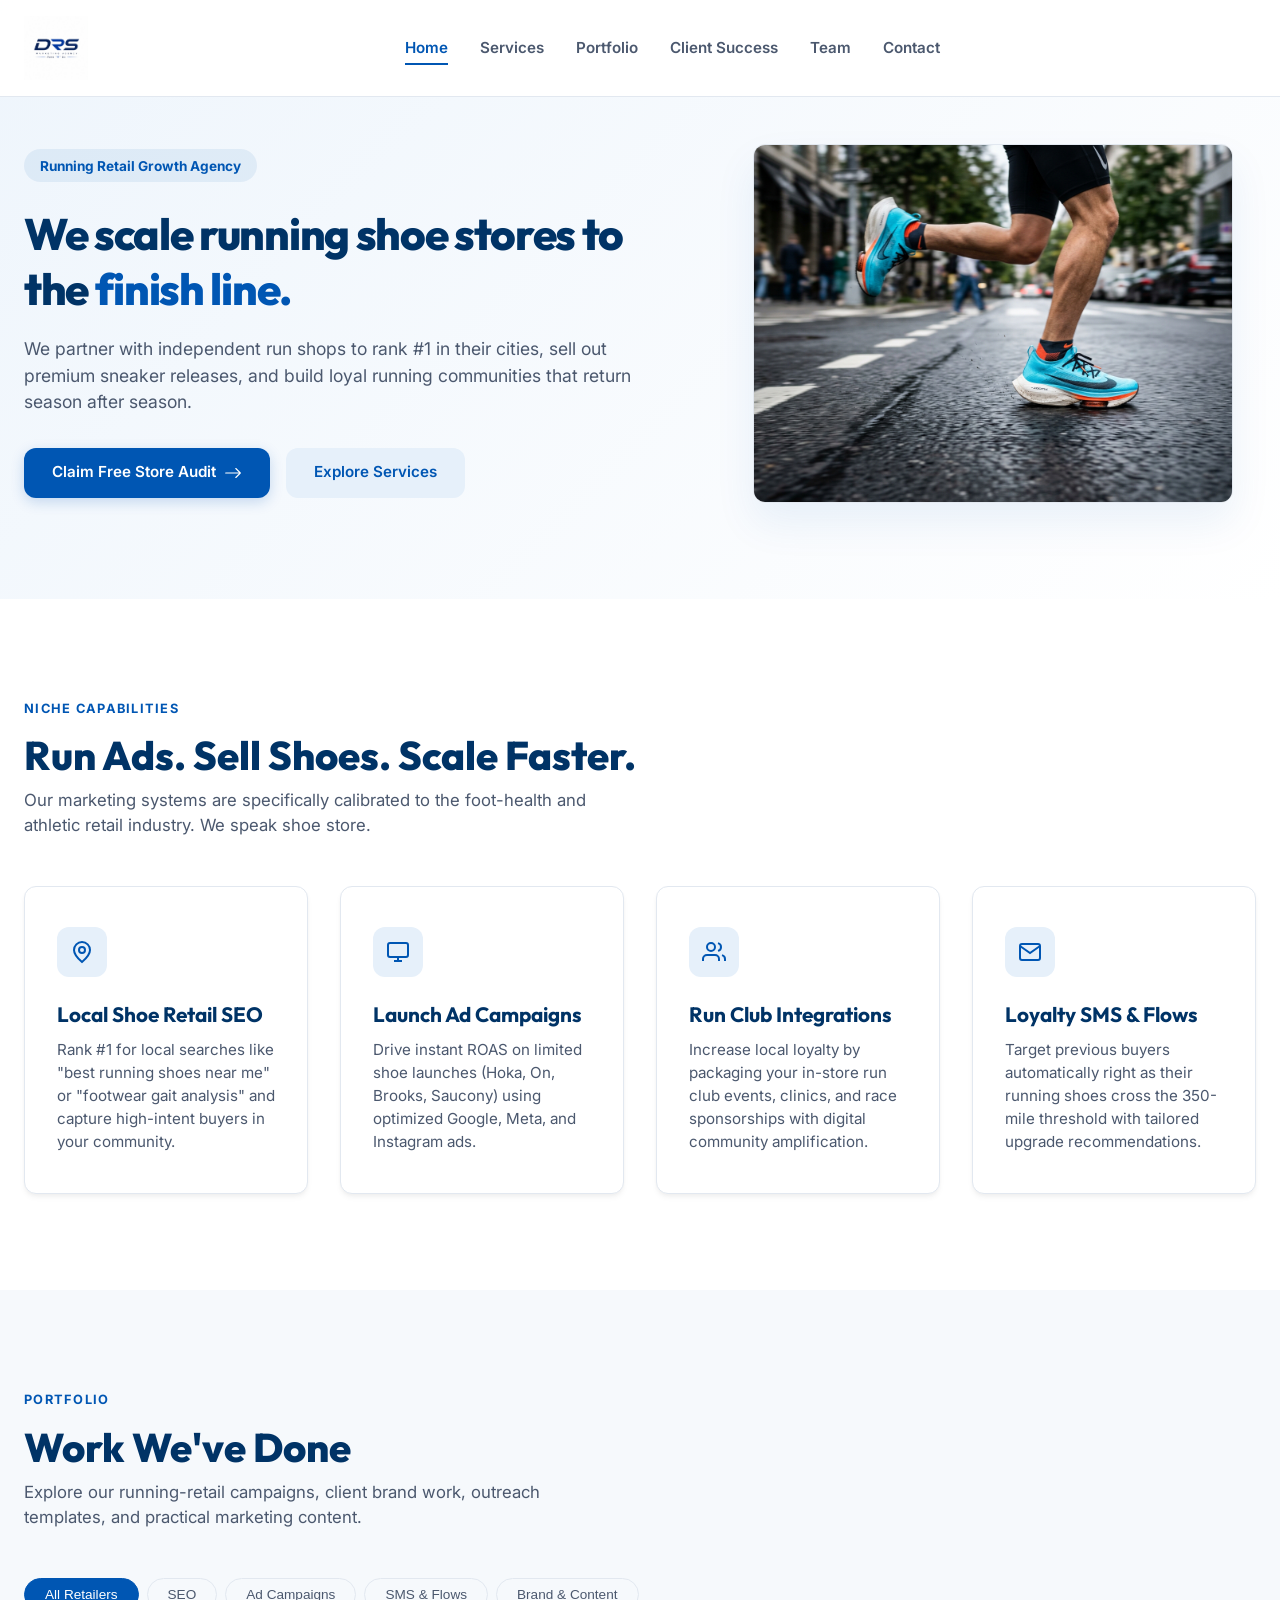
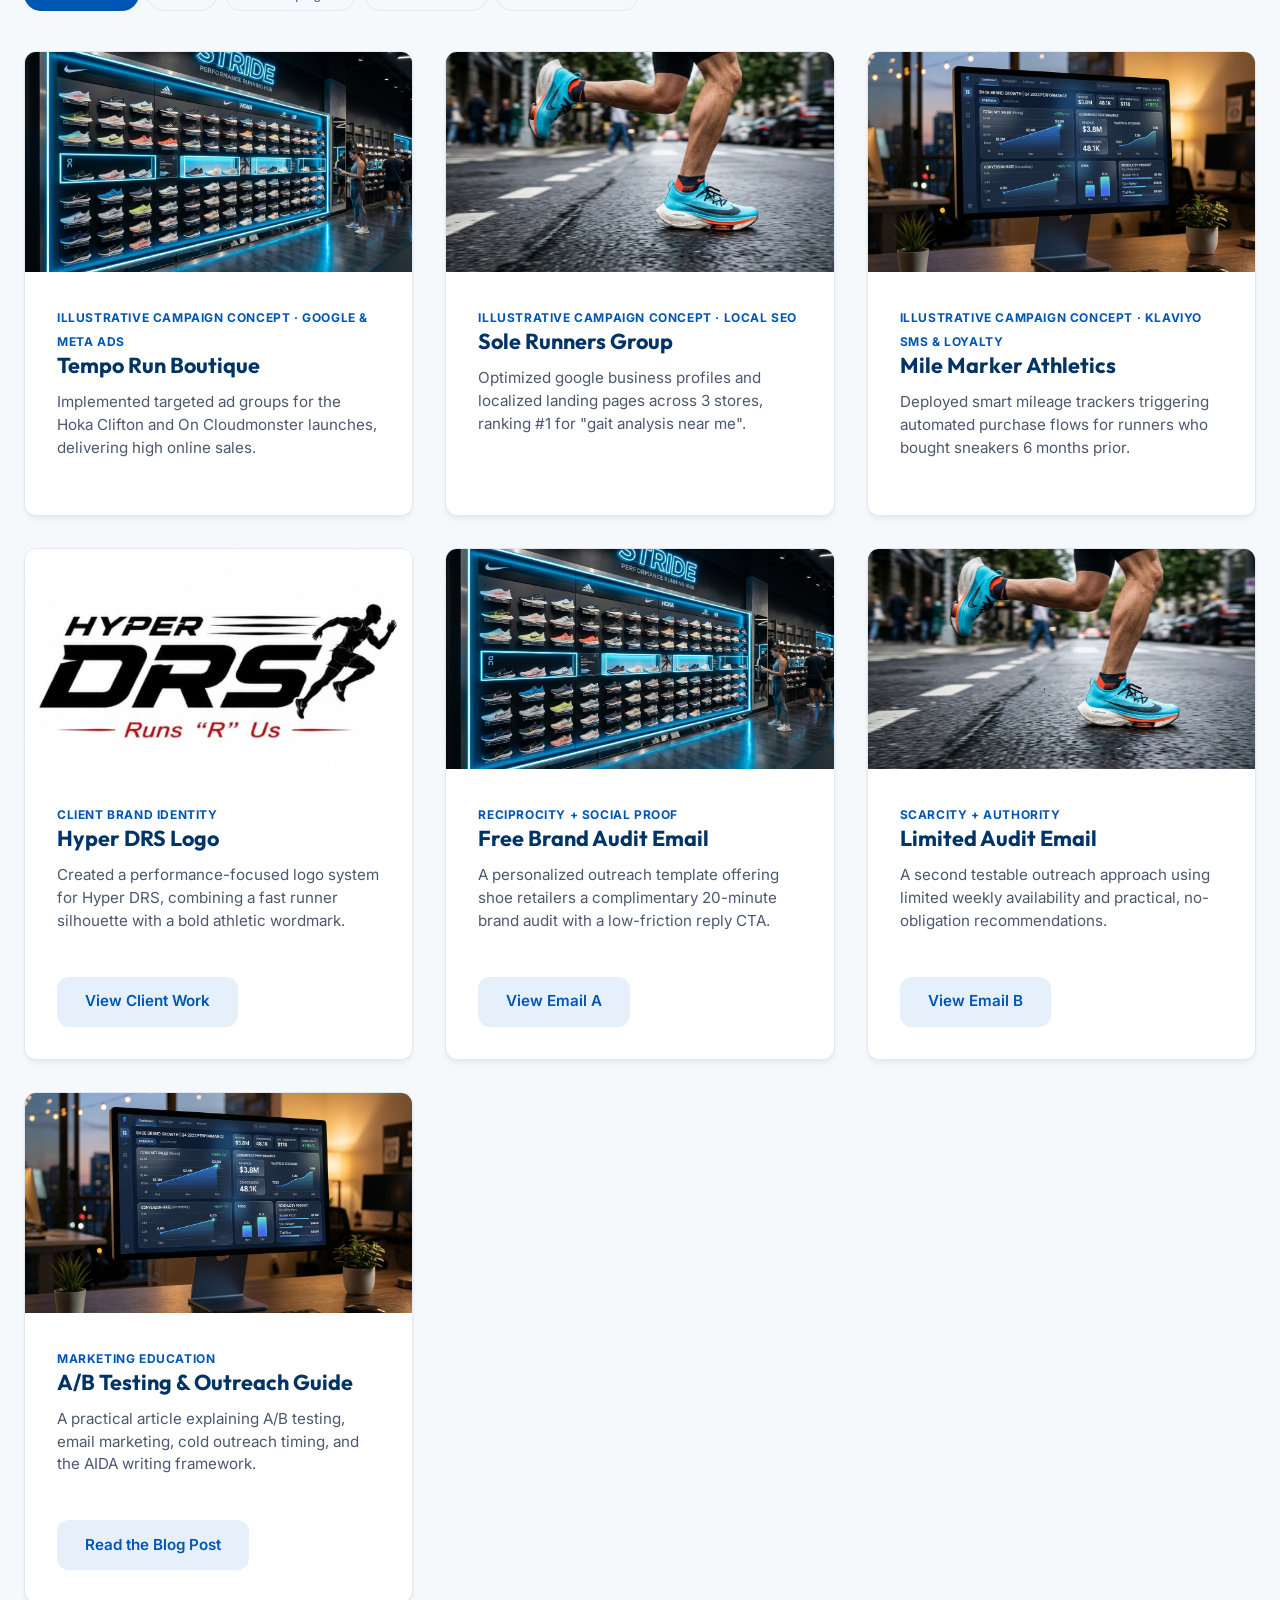
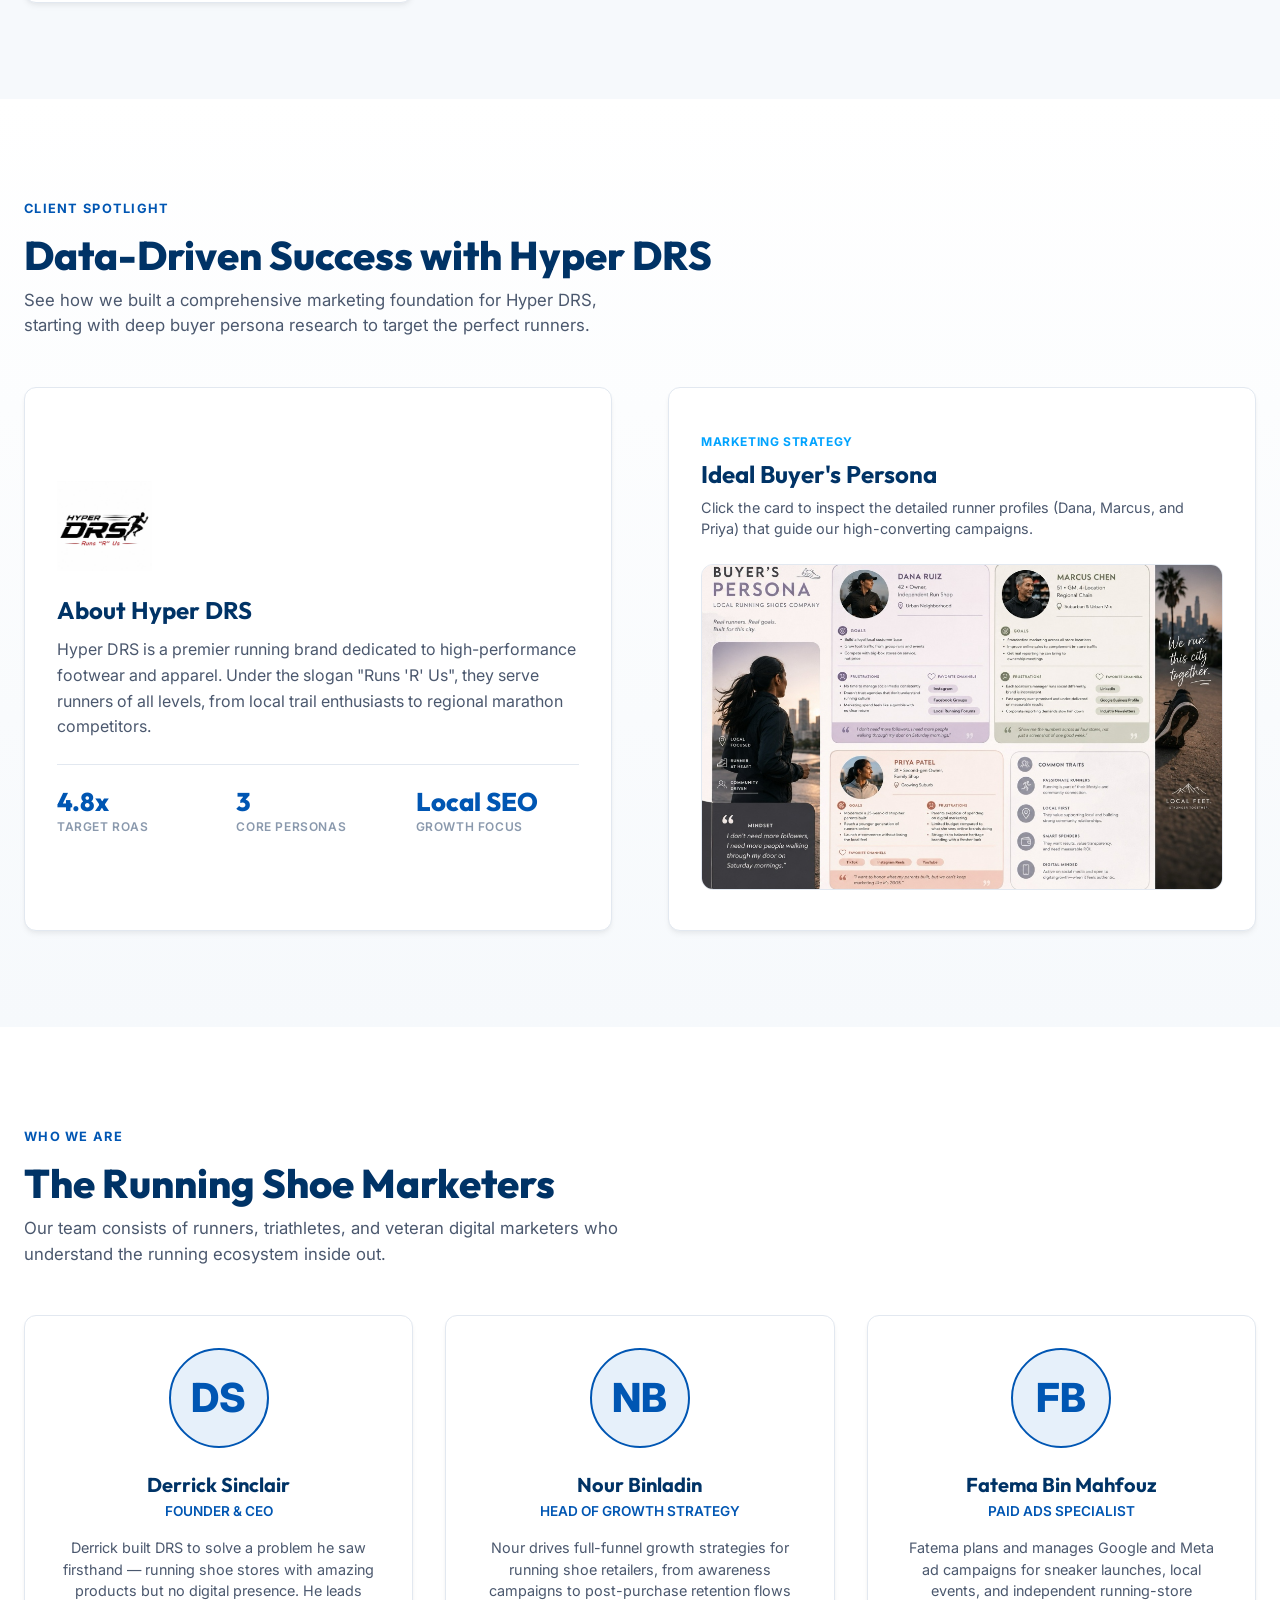
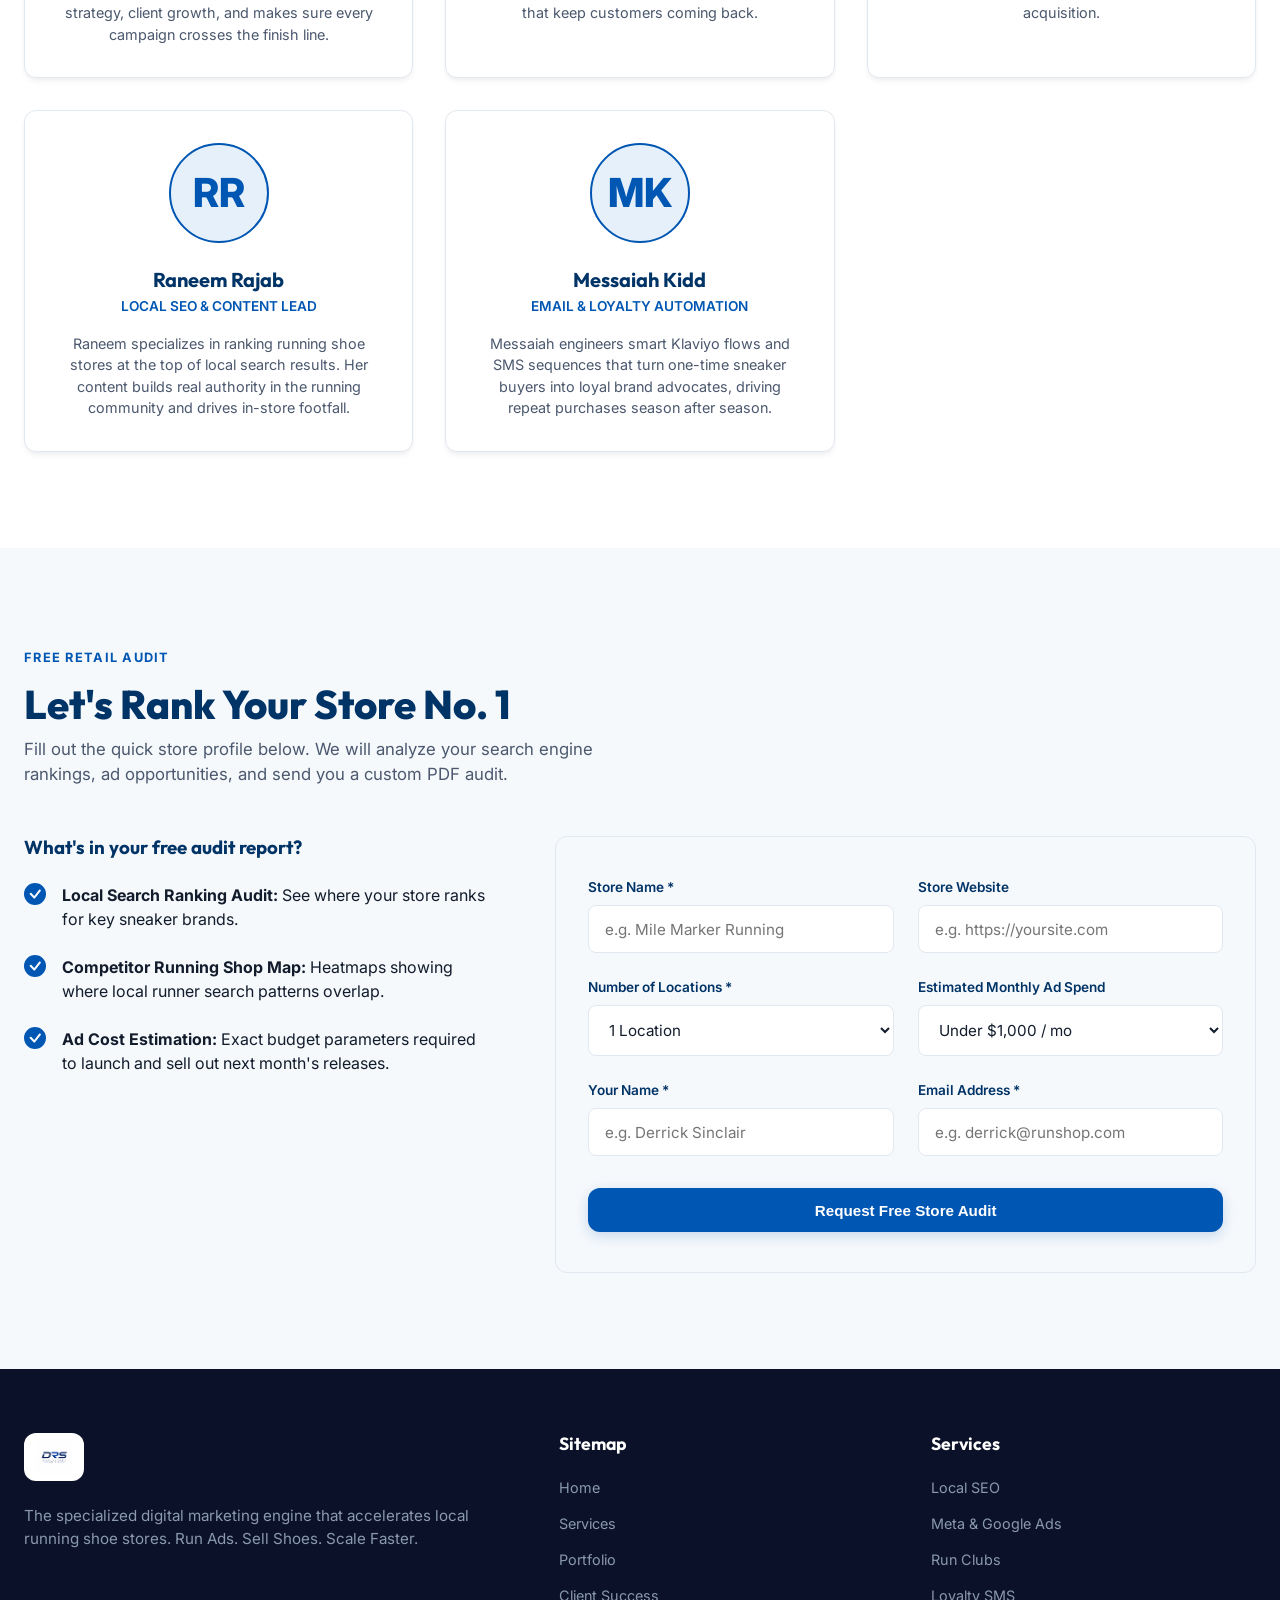
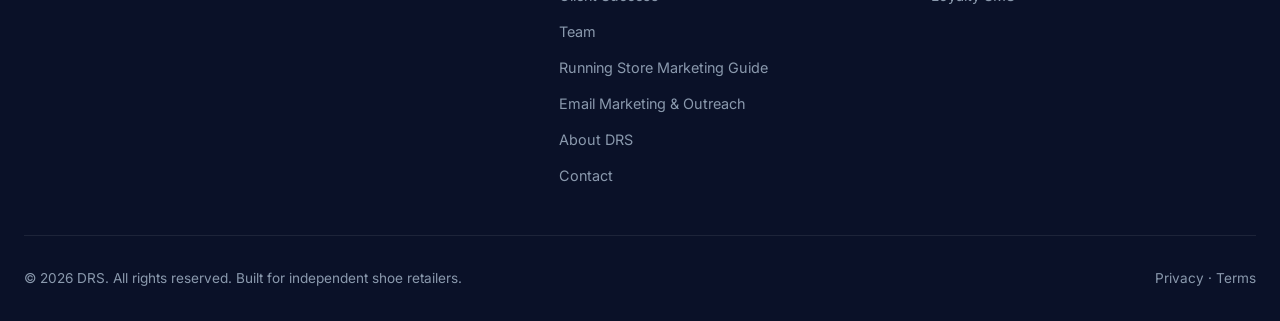
==== commit 0dcc2c34: "strengthen SEO and trust foundation" ====
--- a/index.html
+++ b/index.html
@@ -5,7 +5,31 @@
   <meta name="viewport" content="width=device-width, initial-scale=1.0">
   <title>DRS | Digital Marketing for Running Shoe Stores</title>
   <meta name="description" content="We help running shoe stores scale. Specialized local SEO, high-conversion ad campaigns, run club marketing, and customer loyalty automation.">
+  <meta name="robots" content="index, follow">
+  <link rel="canonical" href="https://hyperdrs-agency.vercel.app/">
   <link rel="stylesheet" href="style.css">
+  <script type="application/ld+json">
+  {
+    "@context": "https://schema.org",
+    "@type": "Organization",
+    "@id": "https://hyperdrs-agency.vercel.app/#organization",
+    "name": "DRS Marketing Agency",
+    "url": "https://hyperdrs-agency.vercel.app/",
+    "logo": "https://hyperdrs-agency.vercel.app/assets/logo.jpg",
+    "description": "A digital marketing agency specializing in independent running shoe stores.",
+    "address": {
+      "@type": "PostalAddress",
+      "streetAddress": "Carrer de Veneçuela 116",
+      "postalCode": "08019",
+      "addressLocality": "Barcelona",
+      "addressCountry": "ES"
+    },
+    "areaServed": {
+      "@type": "Country",
+      "name": "United States"
+    }
+  }
+  </script>
 </head>
 <body>
   <!-- Header -->
@@ -37,7 +61,7 @@
     <section id="home" class="hero">
       <div class="container hero-grid">
         <div class="hero-content reveal active">
-          <span class="hero-tagline">No. 1 Retail Growth Agency</span>
+          <span class="hero-tagline">Running Retail Growth Agency</span>
           <h1 class="hero-title">We scale running shoe stores to the <span>finish line.</span></h1>
           <p class="hero-desc">
             We partner with independent run shops to rank #1 in their cities, sell out premium sneaker releases, and build loyal running communities that return season after season.
@@ -147,12 +171,9 @@
               <img src="assets/boutique.jpg" alt="Tempo Run Boutique sneaker wall">
             </div>
             <div class="portfolio-body">
-              <span class="portfolio-meta">Google & Meta Ads</span>
+              <span class="portfolio-meta">Illustrative Campaign Concept · Google & Meta Ads</span>
               <h3>Tempo Run Boutique</h3>
               <p>Implemented targeted ad groups for the Hoka Clifton and On Cloudmonster launches, delivering high online sales.</p>
-              <div class="portfolio-stat">
-                <span>+340% ROAS</span>
-              </div>
             </div>
           </div>
 
@@ -162,12 +183,9 @@
               <img src="assets/sneaker.jpg" alt="Running shoes close-up on track">
             </div>
             <div class="portfolio-body">
-              <span class="portfolio-meta">Local SEO</span>
+              <span class="portfolio-meta">Illustrative Campaign Concept · Local SEO</span>
               <h3>Sole Runners Group</h3>
               <p>Optimized google business profiles and localized landing pages across 3 stores, ranking #1 for "gait analysis near me".</p>
-              <div class="portfolio-stat">
-                <span>+120% Foot Traffic</span>
-              </div>
             </div>
           </div>
 
@@ -177,12 +195,9 @@
               <img src="assets/analytics.jpg" alt="Digital marketing charts on monitor">
             </div>
             <div class="portfolio-body">
-              <span class="portfolio-meta">Klaviyo SMS & Loyalty</span>
+              <span class="portfolio-meta">Illustrative Campaign Concept · Klaviyo SMS & Loyalty</span>
               <h3>Mile Marker Athletics</h3>
               <p>Deployed smart mileage trackers triggering automated purchase flows for runners who bought sneakers 6 months prior.</p>
-              <div class="portfolio-stat">
-                <span>+24% Repeat Purchases</span>
-              </div>
             </div>
           </div>
 
@@ -270,8 +285,8 @@
                   <span class="highlight-label">Core Personas</span>
                 </div>
                 <div class="highlight-item">
-                  <span class="highlight-num">+150%</span>
-                  <span class="highlight-label">Search Visibility</span>
+                  <span class="highlight-num">Local SEO</span>
+                  <span class="highlight-label">Growth Focus</span>
                 </div>
               </div>
             </div>
@@ -330,7 +345,7 @@
             <div class="team-avatar">FB</div>
             <h3>Fatema Bin Mahfouz</h3>
             <div class="team-role">Paid Ads Specialist</div>
-            <p class="team-bio">Fatema manages high-performance Google and Meta ad campaigns for sneaker launch events, consistently delivering 3x+ ROAS for independent running stores.</p>
+            <p class="team-bio">Fatema plans and manages Google and Meta ad campaigns for sneaker launches, local events, and independent running-store acquisition.</p>
           </div>
 
           <!-- Team Member 3 -->
@@ -468,6 +483,8 @@
             <li><a href="#team">Team</a></li>
             <li><a href="running-store-marketing.html">Running Store Marketing Guide</a></li>
             <li><a href="email-marketing-guide.html">Email Marketing &amp; Outreach</a></li>
+            <li><a href="about.html">About DRS</a></li>
+            <li><a href="contact.html">Contact</a></li>
           </ul>
         </div>
         <div class="footer-links">
@@ -483,7 +500,7 @@
       
       <div class="footer-bottom">
         <p>&copy; 2026 DRS. All rights reserved. Built for independent shoe retailers.</p>
-        <p style="font-size: 0.8rem; color: var(--text-muted);">Partner agency of drsdigitalagency-1348</p>
+        <p><a href="privacy.html">Privacy</a> · <a href="terms.html">Terms</a></p>
       </div>
     </div>
   </footer>
--- a/style.css
+++ b/style.css
@@ -49,6 +49,72 @@
   overflow-x: hidden;
 }
 
+.article-byline {
+  margin: 1rem 0 1.5rem;
+  color: var(--text-muted);
+  font-size: 0.9rem;
+}
+
+.article-byline a {
+  color: var(--primary);
+  font-weight: 600;
+}
+
+.content-page {
+  padding-top: 9rem;
+}
+
+.content-panel {
+  max-width: 860px;
+  padding: 2rem;
+  border: 1px solid var(--border-color);
+  border-radius: var(--radius);
+  background: var(--bg-primary);
+  box-shadow: var(--shadow);
+}
+
+.content-panel h2 {
+  margin: 2.5rem 0 1rem;
+}
+
+.content-panel h2:first-child {
+  margin-top: 0;
+}
+
+.content-panel h3 {
+  margin: 1.5rem 0 0.75rem;
+}
+
+.content-panel p,
+.content-panel li {
+  color: var(--text-secondary);
+}
+
+.content-panel p + p {
+  margin-top: 1rem;
+}
+
+.content-panel ul {
+  margin: 1rem 0 1.5rem 1.25rem;
+  padding-left: 1rem;
+  list-style: disc;
+}
+
+.content-panel li + li {
+  margin-top: 0.5rem;
+}
+
+.trust-grid {
+  display: grid;
+  gap: 1.5rem;
+}
+
+@media (min-width: 768px) {
+  .trust-grid {
+    grid-template-columns: repeat(2, 1fr);
+  }
+}
+
 h1, h2, h3, h4, h5, h6 {
   font-family: 'Outfit', sans-serif;
   font-weight: 700;
